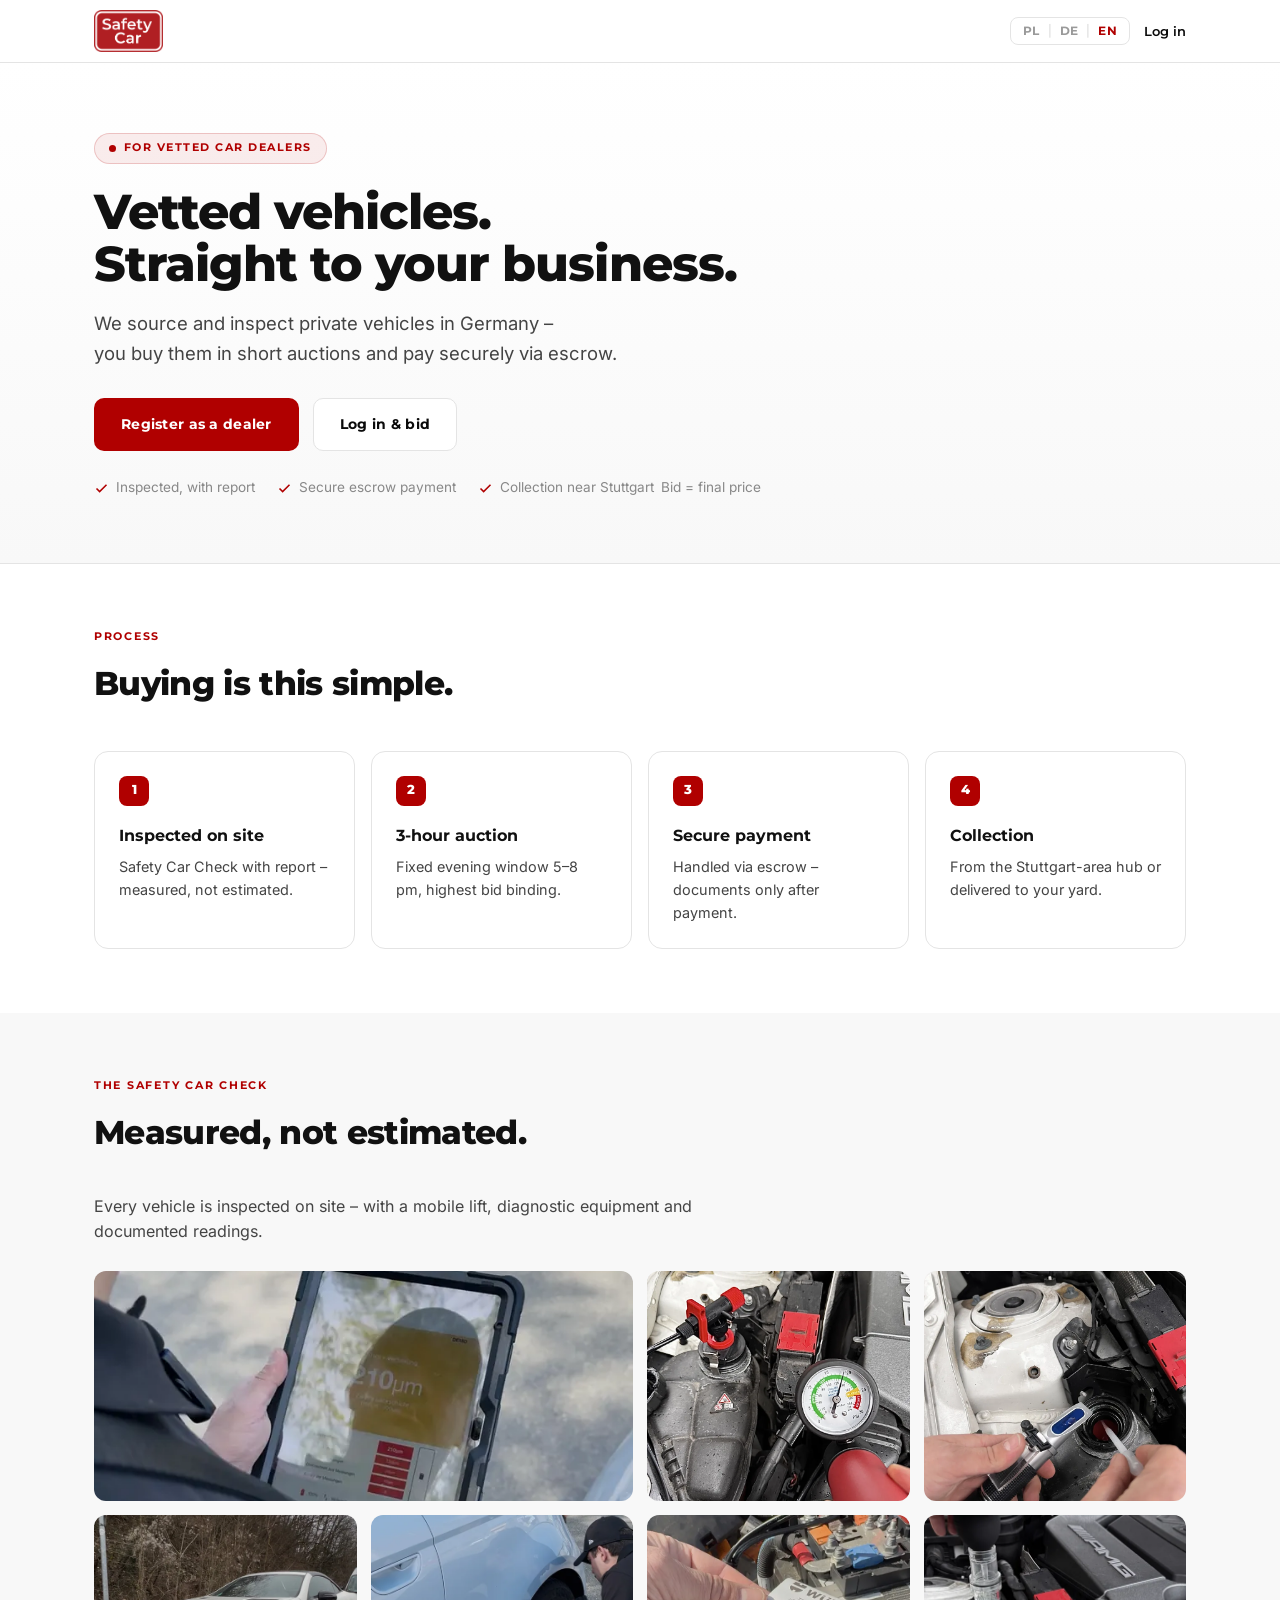
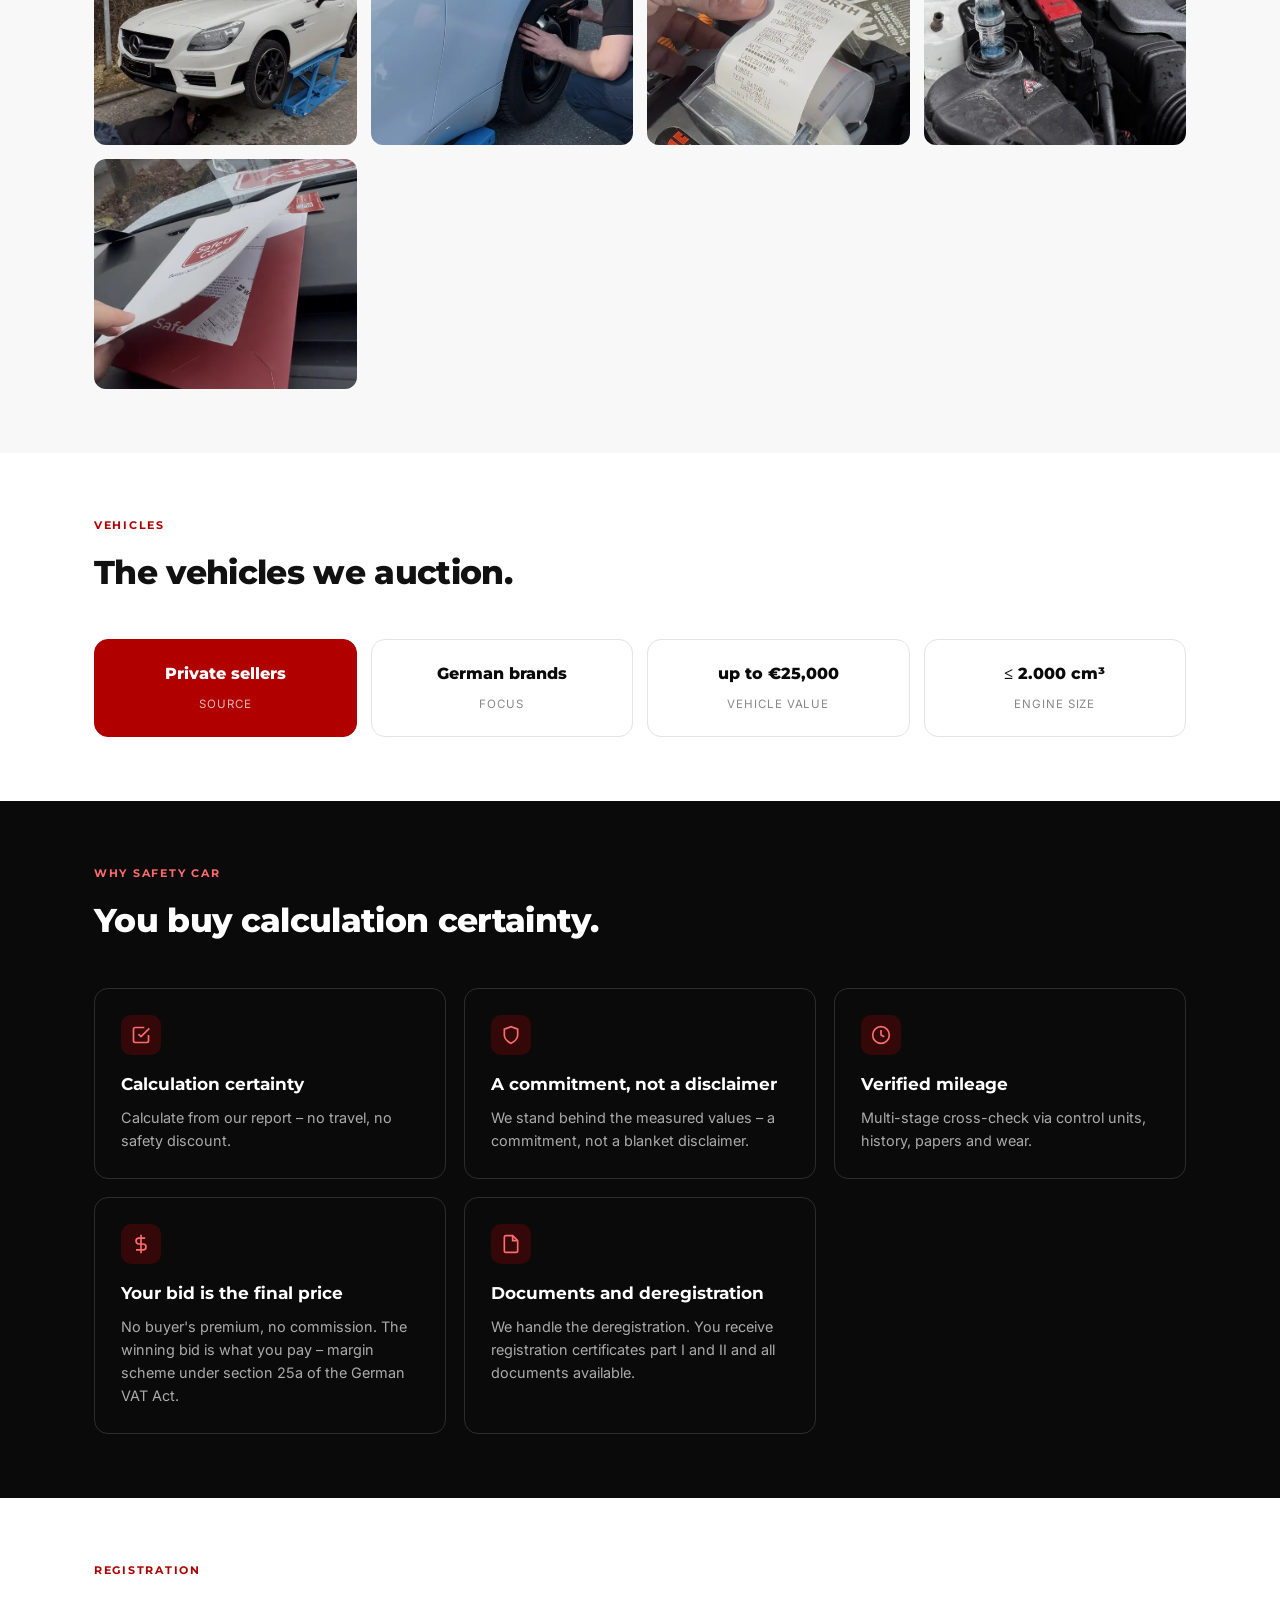
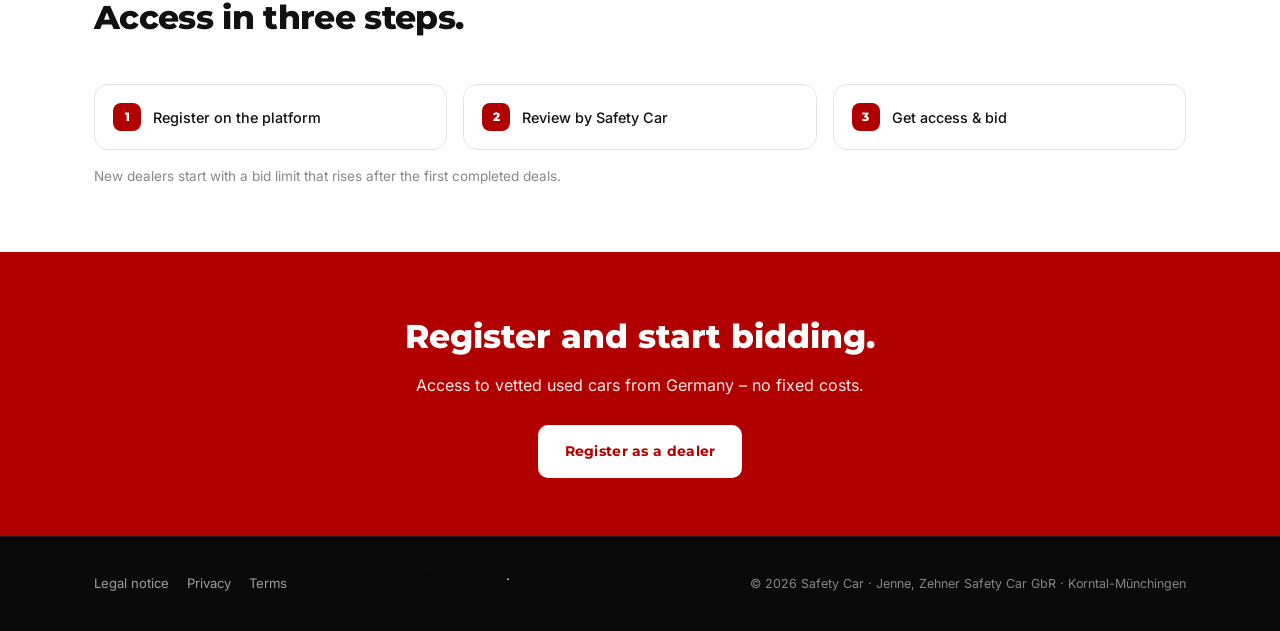
==== index.html @ d8c040a5 "Add files via upload" ====
<!DOCTYPE html>
<html lang="de">
<head>
<meta charset="UTF-8"/>
<meta name="viewport" content="width=device-width, initial-scale=1, viewport-fit=cover"/>
<title>Safety Car – Auktion für Fahrzeughändler</title>

  <!-- Symbole (Browser-Tab, Lesezeichen, Startbildschirm) -->
  <link rel="icon" href="favicon.svg" type="image/svg+xml" />
  <link rel="icon" href="favicon-32.png" sizes="32x32" type="image/png" />
  <link rel="icon" href="favicon-16.png" sizes="16x16" type="image/png" />
  <link rel="apple-touch-icon" href="apple-touch-icon.png" />
  <link rel="shortcut icon" href="favicon.ico" />

<style>
@font-face{font-family:'Inter';font-style:normal;font-weight:400;font-display:swap;src:url([data-uri]) format('woff2');}
@font-face{font-family:'Inter';font-style:normal;font-weight:500;font-display:swap;src:url([data-uri]) format('woff2');}
@font-face{font-family:'Inter';font-style:normal;font-weight:600;font-display:swap;src:url([data-uri]) format('woff2');}
@font-face{font-family:'Inter';font-style:normal;font-weight:700;font-display:swap;src:url([data-uri]) format('woff2');}
@font-face{font-family:'Montserrat';font-style:normal;font-weight:500;font-display:swap;src:url([data-uri]) format('woff2');}
@font-face{font-family:'Montserrat';font-style:normal;font-weight:600;font-display:swap;src:url([data-uri]) format('woff2');}
@font-face{font-family:'Montserrat';font-style:normal;font-weight:700;font-display:swap;src:url([data-uri]) format('woff2');}
@font-face{font-family:'Montserrat';font-style:normal;font-weight:800;font-display:swap;src:url([data-uri]) format('woff2');}
:root{
  --red:#B00000; --red-h:#C80000; --ink:#0A0A0A; --text:#111; --mid:#444; --muted:#888;
  --border:#E4E4E4; --bg:#fff; --off:#F8F8F8; --r:10px; --rl:14px;
}
*{margin:0;padding:0;box-sizing:border-box}
html{scroll-behavior:smooth}
body{font-family:'Inter',system-ui,sans-serif;color:var(--text);background:var(--bg);-webkit-font-smoothing:antialiased;line-height:1.6}
.wrap{max-width:1140px;margin:0 auto;padding:0 24px}
h1,h2,h3,.mont{font-family:'Montserrat',sans-serif}
a{text-decoration:none;color:inherit}

/* ---- Top bar ---- */
.top{position:sticky;top:0;z-index:40;background:rgba(255,255,255,.92);backdrop-filter:blur(8px);border-bottom:1px solid var(--border)}
.top-in{display:flex;align-items:center;justify-content:space-between;height:62px}
.logo{display:flex;align-items:center;line-height:1}
.logo img{height:42px;width:auto;display:block}
@media(max-width:600px){.logo img{height:34px}}
.logo .l1{font-family:'Montserrat';font-weight:800;font-size:.95rem;letter-spacing:.22em;color:var(--red)}
.logo .l2{font-family:'Montserrat';font-weight:800;font-size:.95rem;letter-spacing:.22em;color:var(--ink)}
.top-right{display:flex;align-items:center;gap:14px}
.lang{display:inline-flex;align-items:center;gap:2px;border:1px solid var(--border);border-radius:8px;padding:3px 6px;background:#fff}
.lang button{font-family:'Montserrat';font-weight:700;font-size:.72rem;letter-spacing:.03em;color:#9a9a9a;background:none;border:none;cursor:pointer;padding:3px 6px;border-radius:5px}
.lang button.active{color:var(--red)}
.lang .sep{color:#d5d5d5;font-size:.72rem}
.login{font-family:'Montserrat';font-weight:600;font-size:.82rem;color:var(--ink)}
.login:hover{color:var(--red)}
@media(max-width:560px){.login{display:none}}

/* ---- Buttons ---- */
.btn{display:inline-flex;align-items:center;justify-content:center;font-family:'Montserrat';font-weight:700;font-size:.9rem;letter-spacing:.02em;padding:14px 26px;border-radius:var(--r);cursor:pointer;transition:.15s;border:1.5px solid transparent}
.btn-red{background:var(--red);color:#fff}
.btn-red:hover{background:var(--red-h)}
.btn-ghost{background:#fff;color:var(--ink);border-color:var(--border)}
.btn-ghost:hover{border-color:var(--ink)}

/* ---- Hero ---- */
.hero{background:linear-gradient(180deg,#fff 0%,var(--off) 100%);border-bottom:1px solid var(--border);padding:70px 0 64px}
.pill{display:inline-flex;align-items:center;gap:8px;font-family:'Montserrat';font-weight:700;font-size:.66rem;letter-spacing:.14em;text-transform:uppercase;color:var(--red);background:var(--red-bg,rgba(176,0,0,.07));border:1px solid rgba(176,0,0,.18);padding:6px 14px;border-radius:100px;margin-bottom:22px}
.pill .dot{width:7px;height:7px;border-radius:50%;background:var(--red)}
.hero h1{font-weight:800;font-size:clamp(1.9rem,4.4vw,3.05rem);line-height:1.06;letter-spacing:-.02em;margin-bottom:20px;text-wrap:balance}
.hero p.sub{font-size:clamp(1rem,1.6vw,1.15rem);color:var(--mid);max-width:620px;margin-bottom:30px}
.hero-cta{display:flex;gap:14px;flex-wrap:wrap;margin-bottom:26px}
.trustline{display:flex;gap:22px;flex-wrap:wrap;color:var(--muted);font-size:.85rem}
.trustline span{display:inline-flex;align-items:center;gap:7px}
.trustline svg{stroke:var(--red);fill:none;stroke-width:2.5}

/* ---- Sections ---- */
.sec{padding:64px 0}
.sec .eyebrow{font-family:'Montserrat';font-weight:700;font-size:.68rem;letter-spacing:.16em;text-transform:uppercase;color:var(--red);display:block;margin-bottom:12px}
.sec h2{font-weight:800;font-size:clamp(1.5rem,2.6vw,2.1rem);letter-spacing:-.02em;margin-bottom:40px}

.steps{display:grid;grid-template-columns:repeat(4,1fr);gap:16px}
@media(max-width:860px){.steps{grid-template-columns:repeat(2,1fr)}}
@media(max-width:520px){.steps{grid-template-columns:1fr}}
.step{background:#fff;border:1px solid var(--border);border-radius:var(--rl);padding:24px}
.step .n{font-family:'Montserrat';font-weight:800;font-size:.8rem;color:#fff;background:var(--red);width:30px;height:30px;border-radius:8px;display:flex;align-items:center;justify-content:center;margin-bottom:16px}
.step h3{font-weight:700;font-size:1.02rem;margin-bottom:7px}
.step p{font-size:.9rem;color:var(--mid)}

.trust{background:var(--ink);color:#fff}
.trust .eyebrow{color:#ff6b6b}
.trust h2{color:#fff}
.tcards{display:grid;grid-template-columns:repeat(3,1fr);gap:18px}
@media(max-width:760px){.tcards{grid-template-columns:1fr}}
.tcard{border:1px solid rgba(255,255,255,.14);border-radius:var(--rl);padding:26px}
.tcard .ic{width:40px;height:40px;border-radius:10px;background:rgba(176,0,0,.25);display:flex;align-items:center;justify-content:center;margin-bottom:16px}
.tcard .ic svg{stroke:#ff6b6b;fill:none;stroke-width:2}
.tcard h3{font-weight:700;font-size:1.05rem;margin-bottom:8px}
.tcard p{font-size:.9rem;color:rgba(255,255,255,.66)}

/* ---- Band ---- */
.band{background:var(--red);color:#fff;text-align:center;padding:58px 0}
.band h2{color:#fff;font-weight:800;font-size:clamp(1.5rem,2.6vw,2.1rem);margin-bottom:10px}
.band p{color:rgba(255,255,255,.9);margin-bottom:26px}
.band .btn-white{background:#fff;color:var(--red)}
.band .btn-white:hover{background:#f1f1f1}

/* ---- Footer ---- */
footer{background:var(--ink);color:rgba(255,255,255,.5);padding:30px 0;border-top:1px solid rgba(255,255,255,.08)}
.foot{display:flex;justify-content:space-between;align-items:center;gap:16px;flex-wrap:wrap}
.foot-links{display:flex;gap:18px;flex-wrap:wrap}
.foot-links a{color:rgba(255,255,255,.6);font-size:.82rem}
.foot-links a:hover{color:#fff}
.foot-copy{font-size:.78rem}
.chips{display:grid;grid-template-columns:repeat(4,1fr);gap:14px}
@media(max-width:760px){.chips{grid-template-columns:repeat(2,1fr)}}
.chip{background:#fff;border:1px solid var(--border);border-radius:var(--rl);padding:20px;text-align:center}
.chip b{font-family:'Montserrat';font-weight:800;font-size:1.02rem;display:block;color:var(--ink);margin-bottom:4px}
.chip span{font-size:.72rem;color:var(--muted);text-transform:uppercase;letter-spacing:.08em}
.chip.hl{background:var(--red);border-color:var(--red)}.chip.hl b{color:#fff}.chip.hl span{color:rgba(255,255,255,.72)}
.mini-auc{background:#fff;border:1px solid var(--border);border-radius:var(--rl);padding:22px;box-shadow:0 12px 34px rgba(0,0,0,.06)}
.ma-top{display:flex;justify-content:space-between;align-items:center;margin-bottom:8px}
.ma-live{color:#16a34a;font-family:'Montserrat';font-weight:700;font-size:.72rem;letter-spacing:.05em;text-transform:uppercase}
.ma-tag{font-family:'Montserrat';font-weight:700;font-size:.62rem;letter-spacing:.14em;text-transform:uppercase;color:var(--muted)}
.ma-row{display:flex;align-items:center;gap:12px;padding:13px 0;border-top:1px solid #f2f2f2}
.ma-row .car{flex:1;min-width:0}
.ma-row .cn{font-weight:600;font-size:.9rem}
.ma-row .cm{font-size:.78rem;color:var(--muted)}
.badge{font-family:'Montserrat';font-weight:700;font-size:.6rem;letter-spacing:.06em;text-transform:uppercase;padding:4px 9px;border-radius:6px;white-space:nowrap}
.b-live{background:rgba(22,163,74,.12);color:#16a34a}
.b-sold{background:#eee;color:#666}
.ma-bid{margin-top:14px;border-top:1px solid var(--border);padding-top:14px}
.ma-bid .lbl{font-size:.7rem;color:var(--muted);text-transform:uppercase;letter-spacing:.08em}
.ma-amt{font-family:'Montserrat';font-weight:800;font-size:1.9rem;color:var(--red);line-height:1.15}
.ma-sub{font-size:.8rem;color:var(--muted)}
.reg-row{display:grid;grid-template-columns:repeat(3,1fr);gap:16px}
@media(max-width:640px){.reg-row{grid-template-columns:1fr}}
.reg{display:flex;align-items:center;gap:12px;background:#fff;border:1px solid var(--border);border-radius:var(--rl);padding:18px}
.reg .rn{flex:none;width:28px;height:28px;border-radius:8px;background:var(--red);color:#fff;font-family:'Montserrat';font-weight:800;font-size:.78rem;display:flex;align-items:center;justify-content:center}
.reg .rt{font-size:.9rem;font-weight:500}
.reg-note{margin-top:16px;font-size:.85rem;color:var(--muted)}

.pruef{background:var(--off)}
.pf-lead{max-width:640px;color:var(--mid);margin:-6px 0 26px}
.pf-grid{display:grid;grid-template-columns:repeat(4,1fr);gap:14px}
.pf-item{margin:0}
.pf-item img{width:100%;height:230px;object-fit:cover;border-radius:12px;display:block;background:#eee}
.pf-item:first-child{grid-column:span 2}
.pf-item:first-child img{height:230px}
.pf-item figcaption{font-size:.78rem;color:var(--mid);margin-top:8px;line-height:1.35}
@media(max-width:900px){.pf-grid{grid-template-columns:repeat(2,1fr);gap:12px}.pf-item img{height:200px}.pf-item:first-child img{height:230px}}
@media(max-width:560px){.pf-grid{grid-template-columns:repeat(2,1fr);gap:10px}.pf-item img{height:140px;border-radius:10px}.pf-item:first-child img{height:190px}}
.foot-contact{font-size:.85rem;margin:2px 0 10px}
.foot-contact a{color:var(--ink);text-decoration:none;font-weight:600}
.foot-contact a:hover{color:var(--red)}
.foot-sep{color:var(--line,#ddd);margin:0 8px}
</style>
</head>
<body>

<!-- TOP -->
<header class="top"><div class="wrap top-in">
  <a href="index.html" class="logo" aria-label="Safety Car"><img src="logo.png" alt="Safety Car"></a>
  <div class="top-right">
    <div class="lang" role="group" aria-label="Sprache">
      <button data-lang="pl">PL</button><span class="sep">|</span>
      <button data-lang="de">DE</button><span class="sep">|</span>
      <button data-lang="en">EN</button>
    </div>
    <a href="app.html#login" class="login" data-i18n="nav_login">Anmelden</a>
  </div>
</div></header>

<!-- HERO -->
<section class="hero"><div class="wrap">
  <span class="pill"><span class="dot"></span><span data-i18n="hero_eyebrow">Für geprüfte Fahrzeughändler</span></span>
  <h1><span data-i18n="hero_h1a">Geprüfte Gebrauchtwagen.</span><br/><span data-i18n="hero_h1b">Direkt für Ihren Handel.</span></h1>
  <p class="sub" data-i18n="hero_sub">Wir beschaffen und prüfen private Fahrzeuge in Deutschland –<br/>Sie ersteigern sie in kurzen Auktionen und kaufen sicher über Treuhand.</p>
  <div class="hero-cta">
    <a href="app.html" class="btn btn-red" data-i18n="cta_register">Als Händler registrieren</a>
    <a href="app.html#login" class="btn btn-ghost" data-i18n="cta_login">Anmelden &amp; bieten</a>
  </div>
  <div class="trustline">
    <span><svg width="15" height="15" viewBox="0 0 24 24"><polyline points="20 6 9 17 4 12"/></svg><span data-i18n="tl1">Geprüft mit Protokoll</span></span>
    <span><svg width="15" height="15" viewBox="0 0 24 24"><polyline points="20 6 9 17 4 12"/></svg><span data-i18n="tl2">Sichere Treuhand-Zahlung</span></span>
    <span><svg width="15" height="15" viewBox="0 0 24 24"><polyline points="20 6 9 17 4 12"/></svg><span data-i18n="tl3">Sammelstelle Raum Stuttgart</span><span data-i18n="tl4">Gebot = Endpreis</span></span>
  </div>
</div></section>

<!-- STEPS -->
<section class="sec"><div class="wrap">
  <span class="eyebrow" data-i18n="steps_eyebrow">Ablauf</span>
  <h2 data-i18n="steps_title">So einfach läuft der Ankauf.</h2>
  <div class="steps">
    <div class="step"><div class="n">1</div><h3 data-i18n="s1t">Geprüft vor Ort</h3><p data-i18n="s1d">Safety Car-Check inkl. Protokoll – geprüft, nicht geschätzt.</p></div>
    <div class="step"><div class="n">2</div><h3 data-i18n="s2t">3-Stunden-Auktion</h3><p data-i18n="s2d">Festes Abendfenster 17–20 Uhr, Höchstgebot bindend.</p></div>
    <div class="step"><div class="n">3</div><h3 data-i18n="s3t">Sichere Zahlung</h3><p data-i18n="s3d">Abwicklung über Treuhand – Papiere erst nach Zahlungseingang.</p></div>
    <div class="step"><div class="n">4</div><h3 data-i18n="s4t">Abholung</h3><p data-i18n="s4d">Ab Sammelplatz Raum Stuttgart oder frei Hof per Lieferung.</p></div>
  </div>
</div></section>

<!-- PRUEFUNG IN BILDERN -->
<section class="sec pruef"><div class="wrap">
  <span class="eyebrow" data-i18n="pf_eyebrow">Der Safety Car-Check</span>
  <h2 data-i18n="pf_title">Gemessen, nicht geschätzt.</h2>
  <p class="pf-lead" data-i18n="pf_lead">Jedes Fahrzeug wird vor Ort geprüft – mit mobiler Hebebühne, Diagnosegerät und dokumentierten Messwerten.</p>
  <div class="pf-grid">
    <figure class="pf-item"><img src="lackdicke-messung.webp" alt="Lackdickenmessung mit dokumentiertem Messwert" loading="lazy"></figure>
    <figure class="pf-item"><img src="kuehlsystem-drucktest.webp" alt="Drucktest am K&uuml;hlsystem" loading="lazy"></figure>
    <figure class="pf-item"><img src="refraktometer-bremsfluessigkeit.webp" alt="Bremsfl&uuml;ssigkeit mit Refraktometer pr&uuml;fen" loading="lazy"></figure>
    <figure class="pf-item"><img src="hebebuehne-unterboden.webp" alt="Unterbodenpr&uuml;fung auf mobiler Hebeb&uuml;hne" loading="lazy"></figure>
    <figure class="pf-item"><img src="pruefung-rad-fahrwerk.webp" alt="Pr&uuml;fung an Rad und Fahrwerk" loading="lazy"></figure>
    <figure class="pf-item"><img src="batterietest-ausdruck.webp" alt="Batterietest mit Ausdruck" loading="lazy"></figure>
    <figure class="pf-item"><img src="kuehlmittel-test.webp" alt="K&uuml;hlmittel pr&uuml;fen" loading="lazy"></figure>
    <figure class="pf-item"><img src="pruefprotokoll-mappe.webp" alt="Pr&uuml;fprotokoll" loading="lazy"></figure>
  </div>
</div></section>


<!-- VEHICLES -->
<section class="sec"><div class="wrap">
  <span class="eyebrow" data-i18n="veh_eyebrow">Fahrzeuge</span>
  <h2 data-i18n="veh_title">Diese Fahrzeuge versteigern wir.</h2>
  <div class="chips">
    <div class="chip hl"><b data-i18n="veh1v">Privatverk&auml;ufer</b><span data-i18n="veh1l">Herkunft</span></div>
    <div class="chip"><b data-i18n="veh2v">Deutsche Marken</b><span data-i18n="veh2l">Fokus</span></div>
    <div class="chip"><b data-i18n="veh3v">bis 25.000 &euro;</b><span data-i18n="veh3l">Fahrzeugwert</span></div>
    <div class="chip"><b>&le; 2.000 cm&sup3;</b><span data-i18n="veh4l">Hubraum</span></div>
  </div>
</div></section>


<!-- TRUST -->
<section class="sec trust"><div class="wrap">
  <span class="eyebrow" data-i18n="trust_eyebrow">Warum Safety Car</span>
  <h2 data-i18n="trust_title">Sie kaufen Kalkulationssicherheit.</h2>
  <div class="tcards">
    <div class="tcard"><div class="ic"><svg width="20" height="20" viewBox="0 0 24 24"><path d="M9 11l3 3L22 4"/><path d="M21 12v7a2 2 0 01-2 2H5a2 2 0 01-2-2V5a2 2 0 012-2h11"/></svg></div><h3 data-i18n="t1t">Kalkulationssicherheit</h3><p data-i18n="t1d">Rechnen auf Basis unseres Protokolls – ohne Anreise, ohne Sicherheitsabschlag.</p></div>
    <div class="tcard"><div class="ic"><svg width="20" height="20" viewBox="0 0 24 24"><path d="M12 22s8-4 8-10V5l-8-3-8 3v7c0 6 8 10 8 10z"/></svg></div><h3 data-i18n="t2t">Zusage statt Haftungsausschluss</h3><p data-i18n="t2d">Für die gemessenen Werte stehen wir ein – mit Zusage statt pauschalem Ausschluss.</p></div>
    <div class="tcard"><div class="ic"><svg width="20" height="20" viewBox="0 0 24 24"><circle cx="12" cy="12" r="10"/><polyline points="12 6 12 12 16 14"/></svg></div><h3 data-i18n="t3t">Geprüfte Laufleistung</h3><p data-i18n="t3d">Mehrstufiger Abgleich über Steuergeräte, Historie, Papiere und Verschleißbild.</p></div>
    <div class="tcard"><div class="ic"><svg width="20" height="20" viewBox="0 0 24 24"><path d="M12 1v22"/><path d="M17 5H9.5a3.5 3.5 0 000 7h5a3.5 3.5 0 010 7H6"/></svg></div><h3 data-i18n="t4t">Gebot = Endpreis</h3><p data-i18n="t4d">Kein Aufgeld, keine Provision. Der Zuschlag ist der Betrag, den Sie zahlen – Differenzbesteuerung nach &sect;&nbsp;25a UStG.</p></div>
    <div class="tcard"><div class="ic"><svg width="20" height="20" viewBox="0 0 24 24"><path d="M14 2H6a2 2 0 00-2 2v16a2 2 0 002 2h12a2 2 0 002-2V8z"/><polyline points="14 2 14 8 20 8"/></svg></div><h3 data-i18n="t5t">Papiere und Abmeldung</h3><p data-i18n="t5d">Wir k&uuml;mmern uns um die Abmeldung. Sie erhalten die Zulassungsbescheinigung Teil&nbsp;I und II sowie alle vorhandenen Unterlagen.</p></div>
  </div>
</div></section>

<!-- REGISTRIERUNG -->
<section class="sec"><div class="wrap">
  <span class="eyebrow" data-i18n="reg_eyebrow">Registrierung</span>
  <h2 data-i18n="reg_title">In drei Schritten zum Zugang.</h2>
  <div class="reg-row">
    <div class="reg"><span class="rn">1</span><span class="rt" data-i18n="reg1">Registrieren &uuml;ber die Plattform</span></div>
    <div class="reg"><span class="rn">2</span><span class="rt" data-i18n="reg2">Pr&uuml;fung durch Safety Car</span></div>
    <div class="reg"><span class="rn">3</span><span class="rt" data-i18n="reg3">Zugang erhalten &amp; bieten</span></div>
  </div>
  <p class="reg-note" data-i18n="reg_note">Neue H&auml;ndler starten mit einem Bietlimit, das nach den ersten Abwicklungen steigt.</p>
</div></section>

<!-- BAND -->
<section class="band"><div class="wrap">
  <h2 data-i18n="band_title">Jetzt registrieren und bieten.</h2>
  <p data-i18n="band_sub">Zugang zu geprüften Gebrauchtwagen aus Deutschland – ohne Fixkosten.</p>
  <a href="app.html" class="btn btn-white" data-i18n="band_cta">Als Händler registrieren</a>
</div></section>

<!-- FOOTER -->
<footer><div class="wrap foot">
  <div class="foot-links">
    <a href="impressum.html" data-i18n="f_imp">Impressum</a>
    <a href="datenschutz.html" data-i18n="f_ds">Datenschutz</a>
    <a href="agb.html" data-i18n="f_agb">AGB</a>
  </div>
  <div class="foot-contact">
    <a href="tel:+4915757076079">+49 157 570 760 79</a>
    <span class="foot-sep">·</span>
    <a href="mailto:kontakt@safetycar.net">kontakt@safetycar.net</a>
  </div>
  <div class="foot-copy">© 2026 Safety Car · Jenne, Zehner Safety Car GbR · Korntal-Münchingen</div>
</div></footer>

<script>
var I18N={
 de:{},
 en:{t4t:"Your bid is the final price",t4d:"No buyer's premium, no commission. The winning bid is what you pay – margin scheme under section 25a of the German VAT Act.",t5t:"Documents and deregistration",t5d:"We handle the deregistration. You receive registration certificates part I and II and all documents available.",tl4:"Bid = final price",pf_eyebrow:"The Safety Car Check",pf_title:"Measured, not estimated.",pf_lead:"Every vehicle is inspected on site – with a mobile lift, diagnostic equipment and documented readings.",pf_c1:"Reading the fault memory",pf_c2:"Underbody on a mobile lift",pf_c3:"Checking paint for respray",pf_c4:"Battery test with printout",pf_c5:"Checking operating fluids",pf_c6:"A report for every vehicle",nav_login:"Log in",hero_eyebrow:"For vetted car dealers",hero_h1a:"Vetted vehicles.",hero_h1b:"Straight to your business.",hero_sub:"We source and inspect private vehicles in Germany –<br/>you buy them in short auctions and pay securely via escrow.",cta_register:"Register as a dealer",cta_login:"Log in & bid",tl1:"Inspected, with report",tl2:"Secure escrow payment",tl3:"Collection near Stuttgart",steps_eyebrow:"Process",steps_title:"Buying is this simple.",s1t:"Inspected on site",s1d:"Safety Car Check with report – measured, not estimated.",s2t:"3-hour auction",s2d:"Fixed evening window 5–8 pm, highest bid binding.",s3t:"Secure payment",s3d:"Handled via escrow – documents only after payment.",s4t:"Collection",s4d:"From the Stuttgart-area hub or delivered to your yard.",trust_eyebrow:"Why Safety Car",trust_title:"You buy calculation certainty.",t1t:"Calculation certainty",t1d:"Calculate from our report – no travel, no safety discount.",t2t:"A commitment, not a disclaimer",t2d:"We stand behind the measured values – a commitment, not a blanket disclaimer.",t3t:"Verified mileage",t3d:"Multi-stage cross-check via control units, history, papers and wear.",band_title:"Register and start bidding.",band_sub:"Access to vetted used cars from Germany – no fixed costs.",band_cta:"Register as a dealer",f_imp:"Legal notice",f_ds:"Privacy",f_agb:"Terms",veh_eyebrow:"Vehicles",veh_title:"The vehicles we auction.",veh1v:"Private sellers",veh1l:"Source",veh2v:"German brands",veh2l:"Focus",veh3v:"up to \u20ac25,000",veh3l:"Vehicle value",veh4l:"Engine size",ma_live:"Live auction",ma_tag:"Example auction",st_live:"Live",st_sold:"Sold",ma_curr:"Current highest bid",ma_sub:"13 bids \u00b7 14 h left",reg_eyebrow:"Registration",reg_title:"Access in three steps.",reg1:"Register on the platform",reg2:"Review by Safety Car",reg3:"Get access & bid",reg_note:"New dealers start with a bid limit that rises after the first completed deals."},
 pl:{t4t:"Oferta = cena końcowa",t4d:"Bez opłat aukcyjnych i prowizji. Wylicytowana kwota jest kwotą do zapłaty – procedura marży wg § 25a niemieckiej ustawy o VAT.",t5t:"Dokumenty i wyrejestrowanie",t5d:"Zajmujemy się wyrejestrowaniem. Otrzymują Państwo dowód rejestracyjny część I i II oraz wszystkie dostępne dokumenty.",tl4:"Oferta = cena końcowa",pf_eyebrow:"Safety Car-Check",pf_title:"Zmierzone, nie oszacowane.",pf_lead:"Każdy pojazd jest sprawdzany na miejscu – z mobilnym podnośnikiem, sprzętem diagnostycznym i udokumentowanymi pomiarami.",pf_c1:"Odczyt pamięci usterek",pf_c2:"Podwozie na mobilnym podnośniku",pf_c3:"Kontrola lakieru pod kątem przemalowań",pf_c4:"Test akumulatora z wydrukiem",pf_c5:"Kontrola płynów eksploatacyjnych",pf_c6:"Protokół do każdego pojazdu",nav_login:"Zaloguj się",hero_eyebrow:"Dla zweryfikowanych dealerów",hero_h1a:"Sprawdzone pojazdy.",hero_h1b:"Prosto do Twojego biznesu.",hero_sub:"Pozyskujemy i sprawdzamy prywatne pojazdy w Niemczech –<br/>licytujesz je w krótkich aukcjach i kupujesz bezpiecznie przez rachunek powierniczy.",cta_register:"Zarejestruj się jako dealer",cta_login:"Zaloguj i licytuj",tl1:"Sprawdzone, z protokołem",tl2:"Bezpieczna płatność powiernicza",tl3:"Punkt zbiorczy k. Stuttgartu",steps_eyebrow:"Przebieg",steps_title:"Zakup jest tak prosty.",s1t:"Sprawdzone na miejscu",s1d:"Kontrola Safety Car z protokołem – zmierzone, nie szacowane.",s2t:"Aukcja 3-godzinna",s2d:"Stałe okno wieczorne 17–20, najwyższa oferta wiążąca.",s3t:"Bezpieczna płatność",s3d:"Rozliczenie przez rachunek powierniczy – dokumenty po wpłacie.",s4t:"Odbiór",s4d:"Z punktu zbiorczego k. Stuttgartu lub z dostawą.",trust_eyebrow:"Dlaczego Safety Car",trust_title:"Kupujesz pewność kalkulacji.",t1t:"Pewność kalkulacji",t1d:"Kalkulujesz na podstawie protokołu – bez dojazdu i bez marginesu bezpieczeństwa.",t2t:"Gwarancja zamiast wyłączenia odpowiedzialności",t2d:"Odpowiadamy za zmierzone wartości – gwarancja zamiast ogólnego wyłączenia.",t3t:"Sprawdzony przebieg",t3d:"Wieloetapowa weryfikacja: sterowniki, historia, dokumenty i stan zużycia.",band_title:"Zarejestruj się i licytuj.",band_sub:"Dostęp do sprawdzonych aut używanych z Niemiec – bez kosztów stałych.",band_cta:"Zarejestruj się jako dealer",f_imp:"Nota prawna",f_ds:"Prywatność",f_agb:"Regulamin",veh_eyebrow:"Pojazdy",veh_title:"Pojazdy, które licytujemy.",veh1v:"Sprzedawcy prywatni",veh1l:"Pochodzenie",veh2v:"Marki niemieckie",veh2l:"Fokus",veh3v:"do 25\u00a0000 \u20ac",veh3l:"Wartość pojazdu",veh4l:"Pojemność",ma_live:"Aukcja na żywo",ma_tag:"Przykładowa aukcja",st_live:"Na żywo",st_sold:"Sprzedane",ma_curr:"Aktualna najwyższa oferta",ma_sub:"13 ofert \u00b7 pozostało 14 godz.",reg_eyebrow:"Rejestracja",reg_title:"Dostęp w trzech krokach.",reg1:"Rejestracja na platformie",reg2:"Weryfikacja przez Safety Car",reg3:"Uzyskaj dostęp i licytuj",reg_note:"Nowi dealerzy zaczynają z limitem licytacji, który rośnie po pierwszych transakcjach."}
};
// deutsche Originaltexte als de-Fallback aus dem DOM aufnehmen
document.querySelectorAll('[data-i18n]').forEach(function(el){I18N.de[el.getAttribute('data-i18n')]=el.innerHTML;});
function apply(lang){
  var d=I18N[lang]||I18N.de;
  document.querySelectorAll('[data-i18n]').forEach(function(el){var k=el.getAttribute('data-i18n');if(d[k]!==undefined)el.innerHTML=d[k];});
  document.documentElement.lang=lang;
  document.querySelectorAll('.lang button').forEach(function(b){b.classList.toggle('active',b.getAttribute('data-lang')===lang);});
  try{localStorage.setItem('sc_op_lang',lang);}catch(e){}
}
document.querySelectorAll('.lang button').forEach(function(b){b.addEventListener('click',function(){apply(b.getAttribute('data-lang'));});});
var saved;try{saved=localStorage.getItem('sc_op_lang');}catch(e){}
if(!saved){var nl=(navigator.language||'de').toLowerCase();saved=nl.indexOf('pl')===0?'pl':(nl.indexOf('en')===0?'en':'de');}
apply(saved);
</script>
</body>
</html>
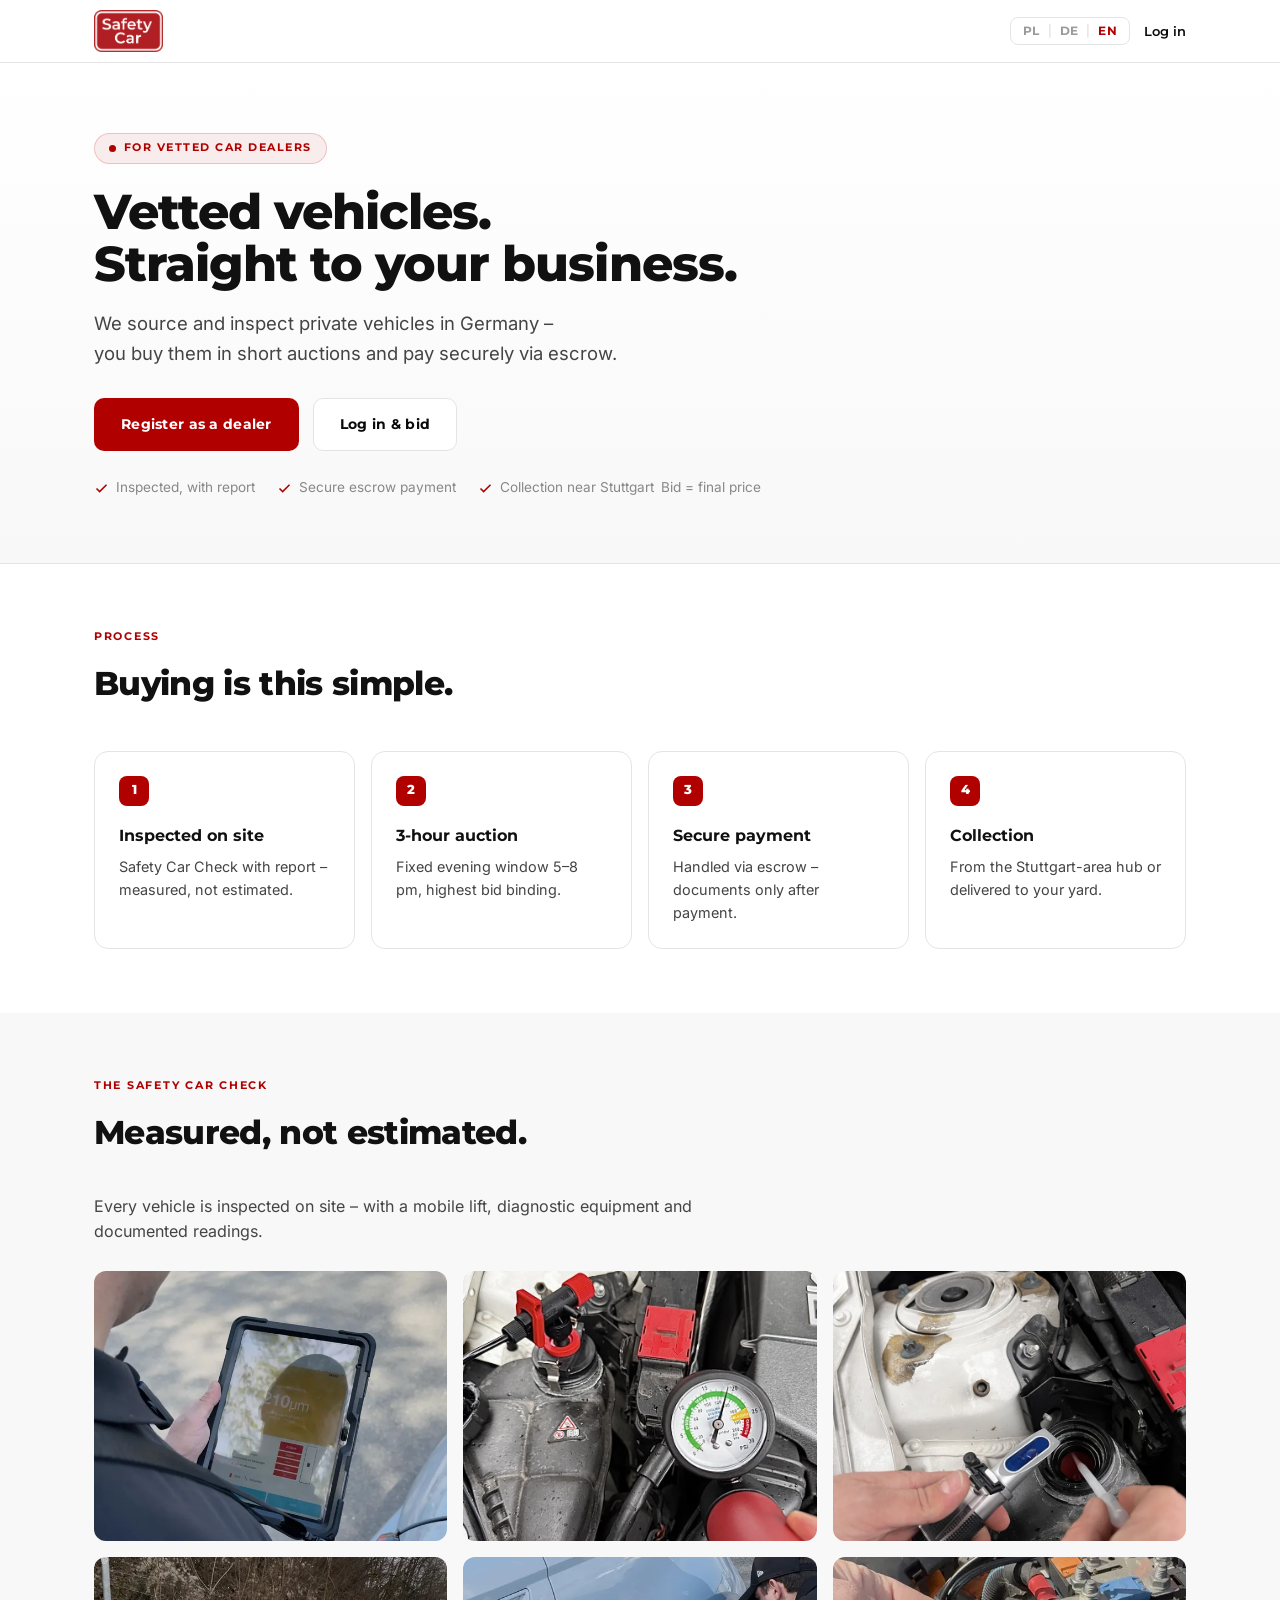
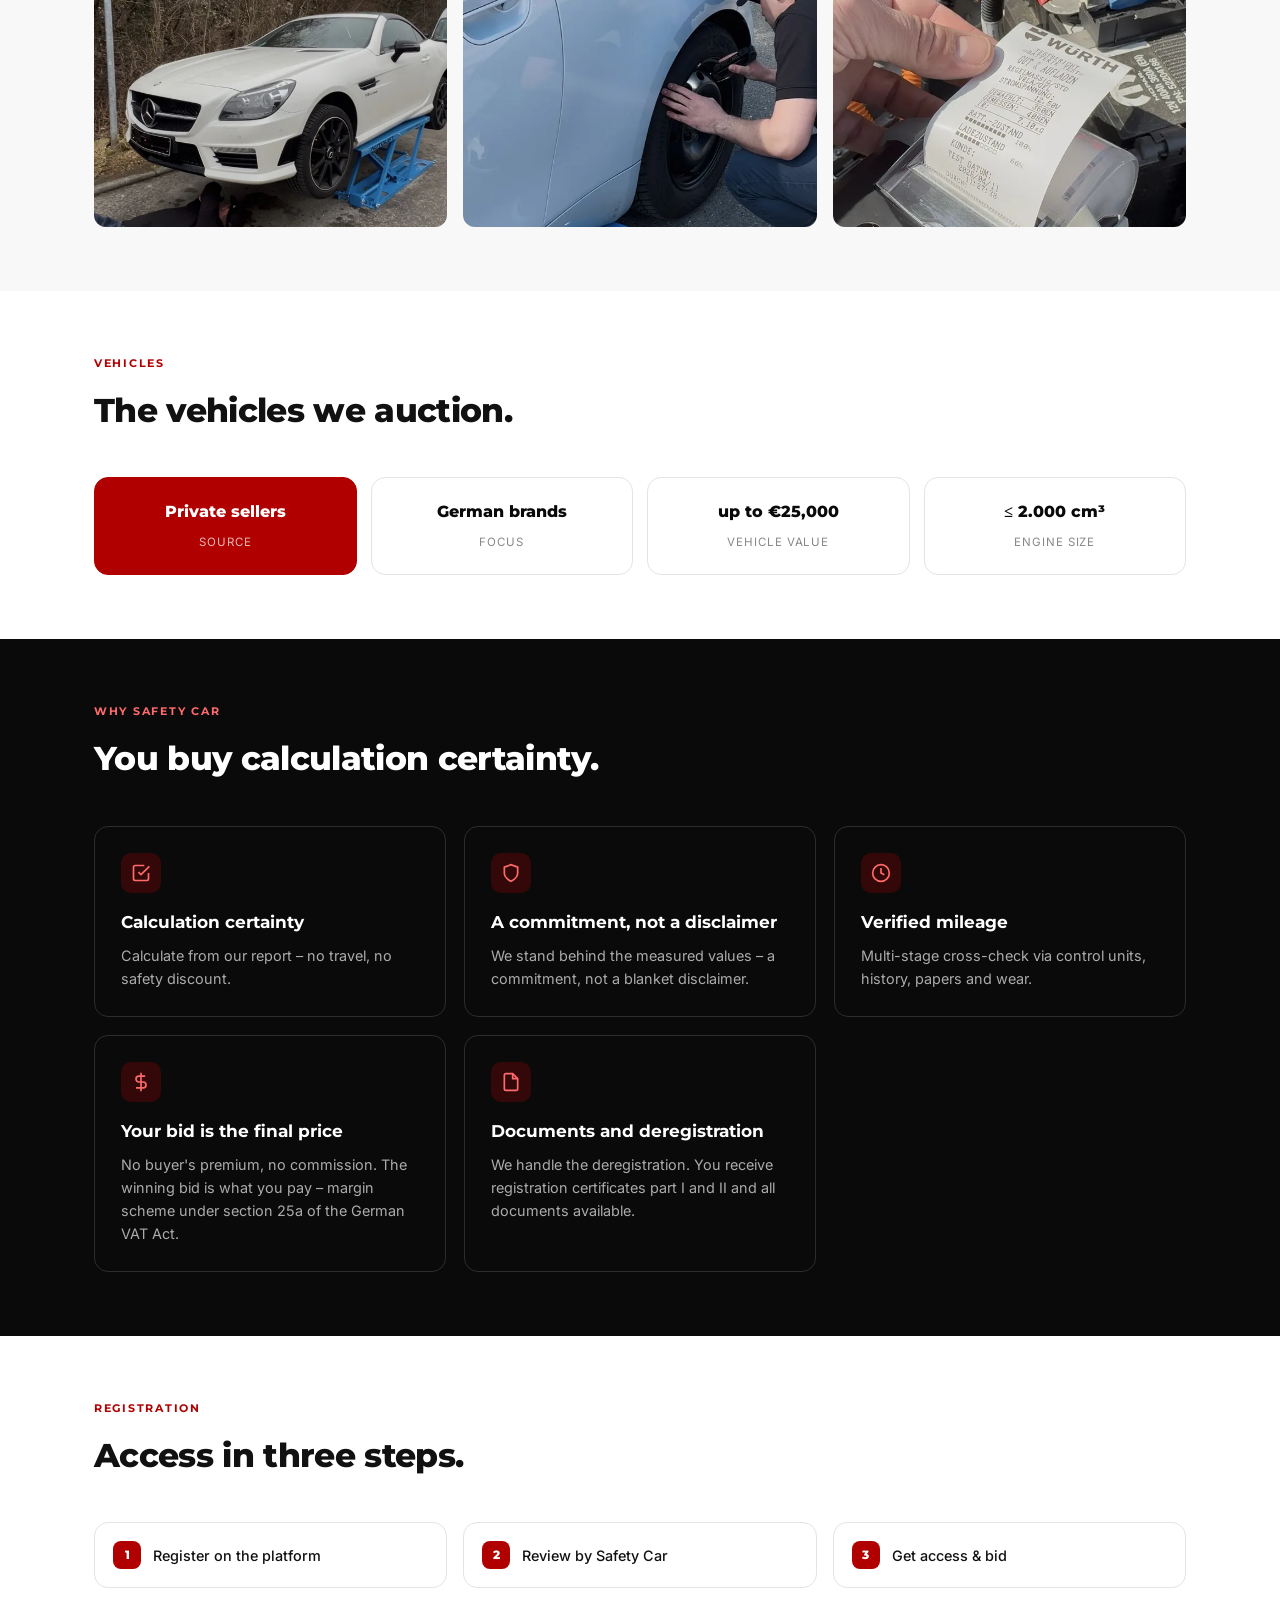
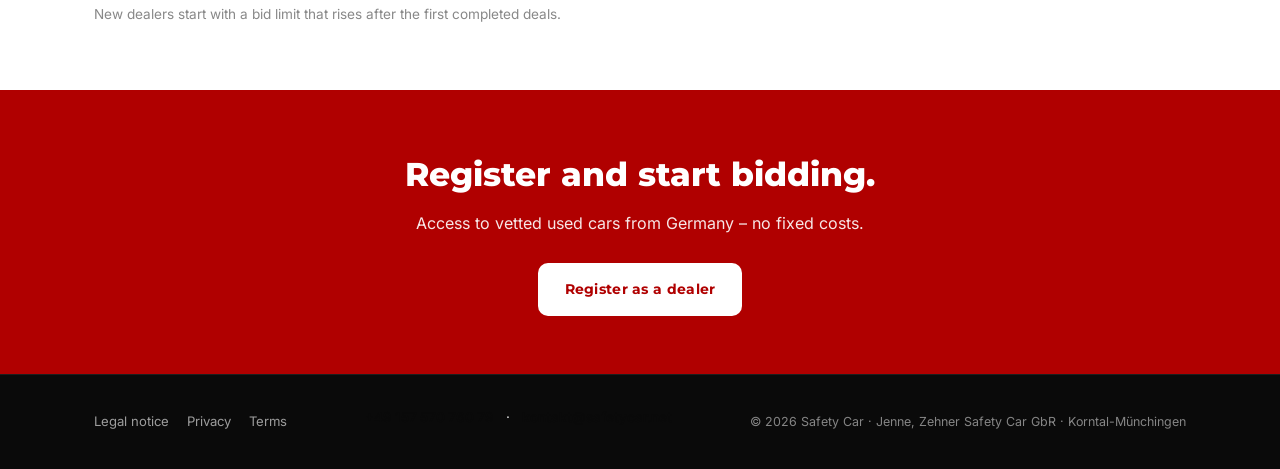
==== commit 8c9ec375: "Add files via upload" ====
--- a/index.html
+++ b/index.html
@@ -135,14 +135,12 @@
 
 .pruef{background:var(--off)}
 .pf-lead{max-width:640px;color:var(--mid);margin:-6px 0 26px}
-.pf-grid{display:grid;grid-template-columns:repeat(4,1fr);gap:14px}
+.pf-grid{display:grid;grid-template-columns:repeat(3,1fr);gap:16px}
 .pf-item{margin:0}
-.pf-item img{width:100%;height:230px;object-fit:cover;border-radius:12px;display:block;background:#eee}
-.pf-item:first-child{grid-column:span 2}
-.pf-item:first-child img{height:230px}
+.pf-item img{width:100%;height:270px;object-fit:cover;border-radius:12px;display:block;background:#eee}
 .pf-item figcaption{font-size:.78rem;color:var(--mid);margin-top:8px;line-height:1.35}
-@media(max-width:900px){.pf-grid{grid-template-columns:repeat(2,1fr);gap:12px}.pf-item img{height:200px}.pf-item:first-child img{height:230px}}
-@media(max-width:560px){.pf-grid{grid-template-columns:repeat(2,1fr);gap:10px}.pf-item img{height:140px;border-radius:10px}.pf-item:first-child img{height:190px}}
+@media(max-width:900px){.pf-grid{grid-template-columns:repeat(2,1fr);gap:12px}.pf-item img{height:210px}}
+@media(max-width:560px){.pf-grid{grid-template-columns:repeat(2,1fr);gap:10px}.pf-item img{height:150px;border-radius:10px}}
 .foot-contact{font-size:.85rem;margin:2px 0 10px}
 .foot-contact a{color:var(--ink);text-decoration:none;font-weight:600}
 .foot-contact a:hover{color:var(--red)}
@@ -204,8 +202,6 @@
     <figure class="pf-item"><img src="hebebuehne-unterboden.webp" alt="Unterbodenpr&uuml;fung auf mobiler Hebeb&uuml;hne" loading="lazy"></figure>
     <figure class="pf-item"><img src="pruefung-rad-fahrwerk.webp" alt="Pr&uuml;fung an Rad und Fahrwerk" loading="lazy"></figure>
     <figure class="pf-item"><img src="batterietest-ausdruck.webp" alt="Batterietest mit Ausdruck" loading="lazy"></figure>
-    <figure class="pf-item"><img src="kuehlmittel-test.webp" alt="K&uuml;hlmittel pr&uuml;fen" loading="lazy"></figure>
-    <figure class="pf-item"><img src="pruefprotokoll-mappe.webp" alt="Pr&uuml;fprotokoll" loading="lazy"></figure>
   </div>
 </div></section>
 
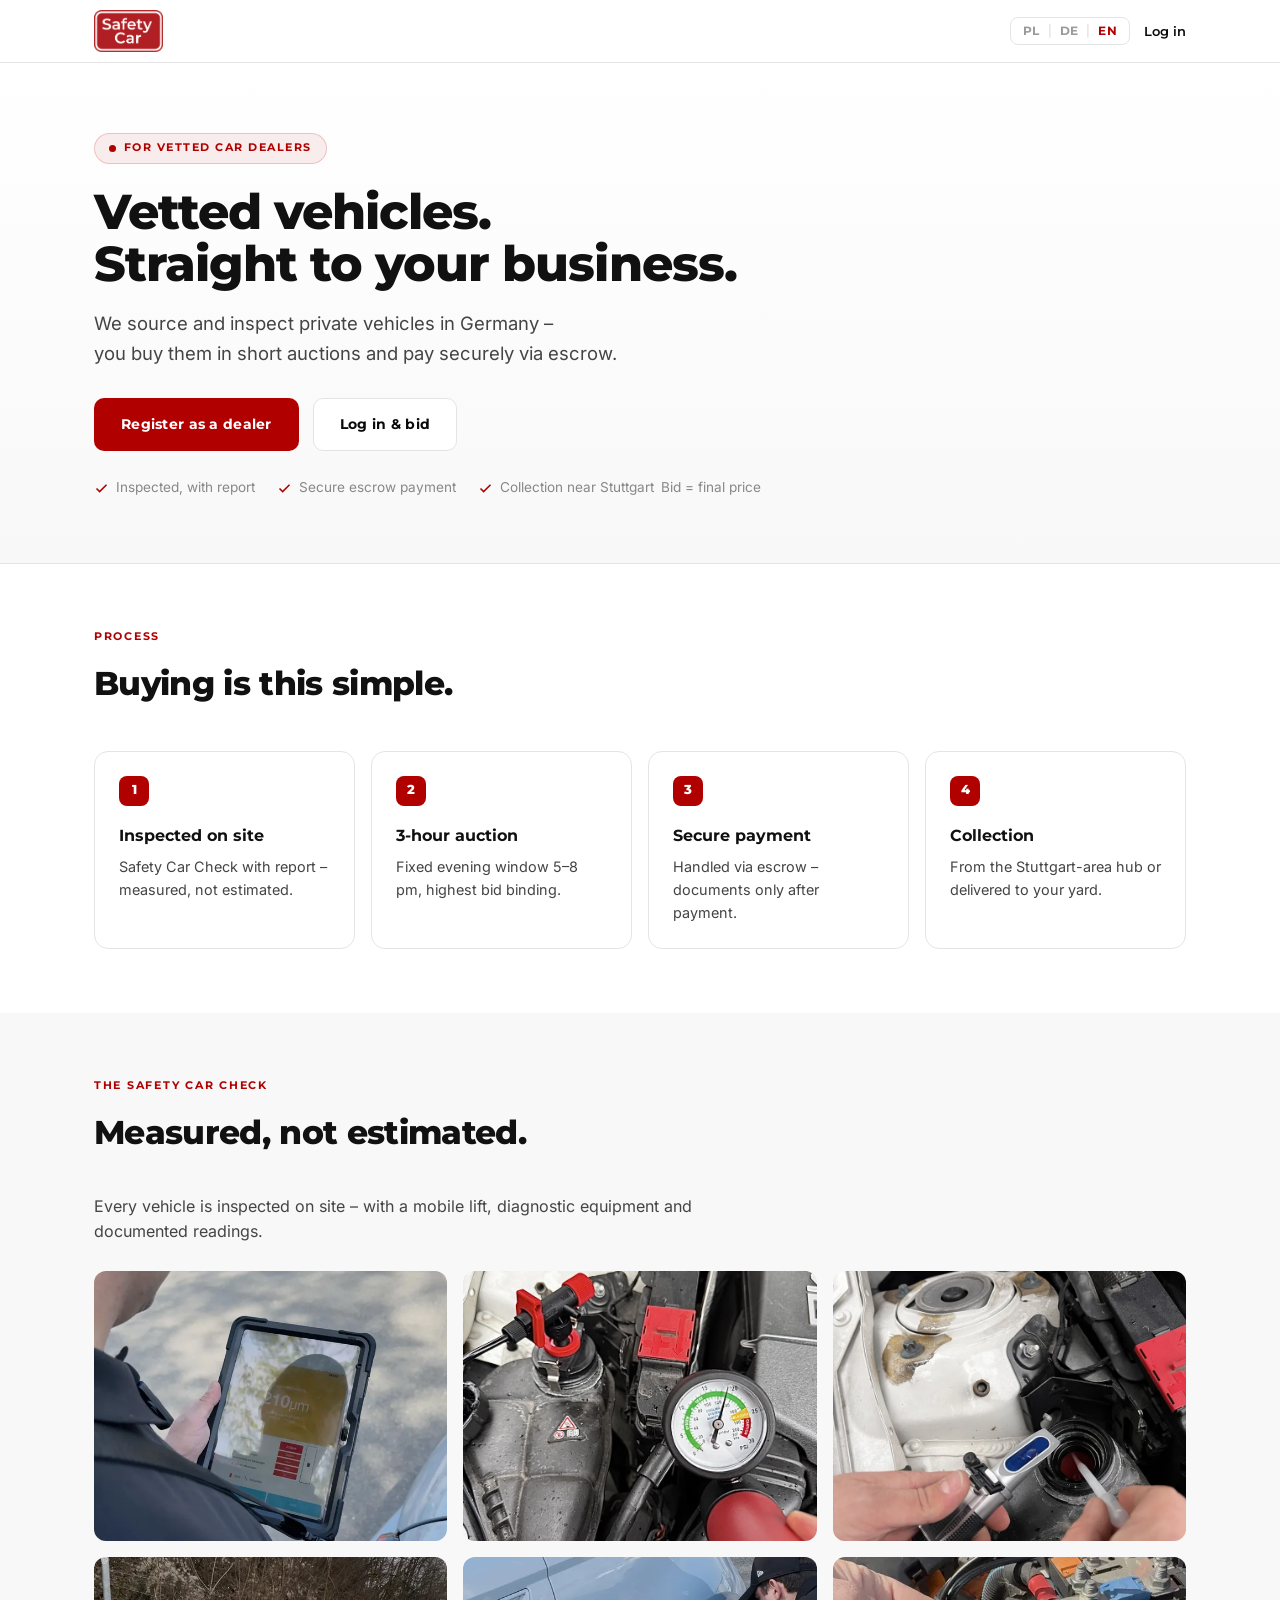
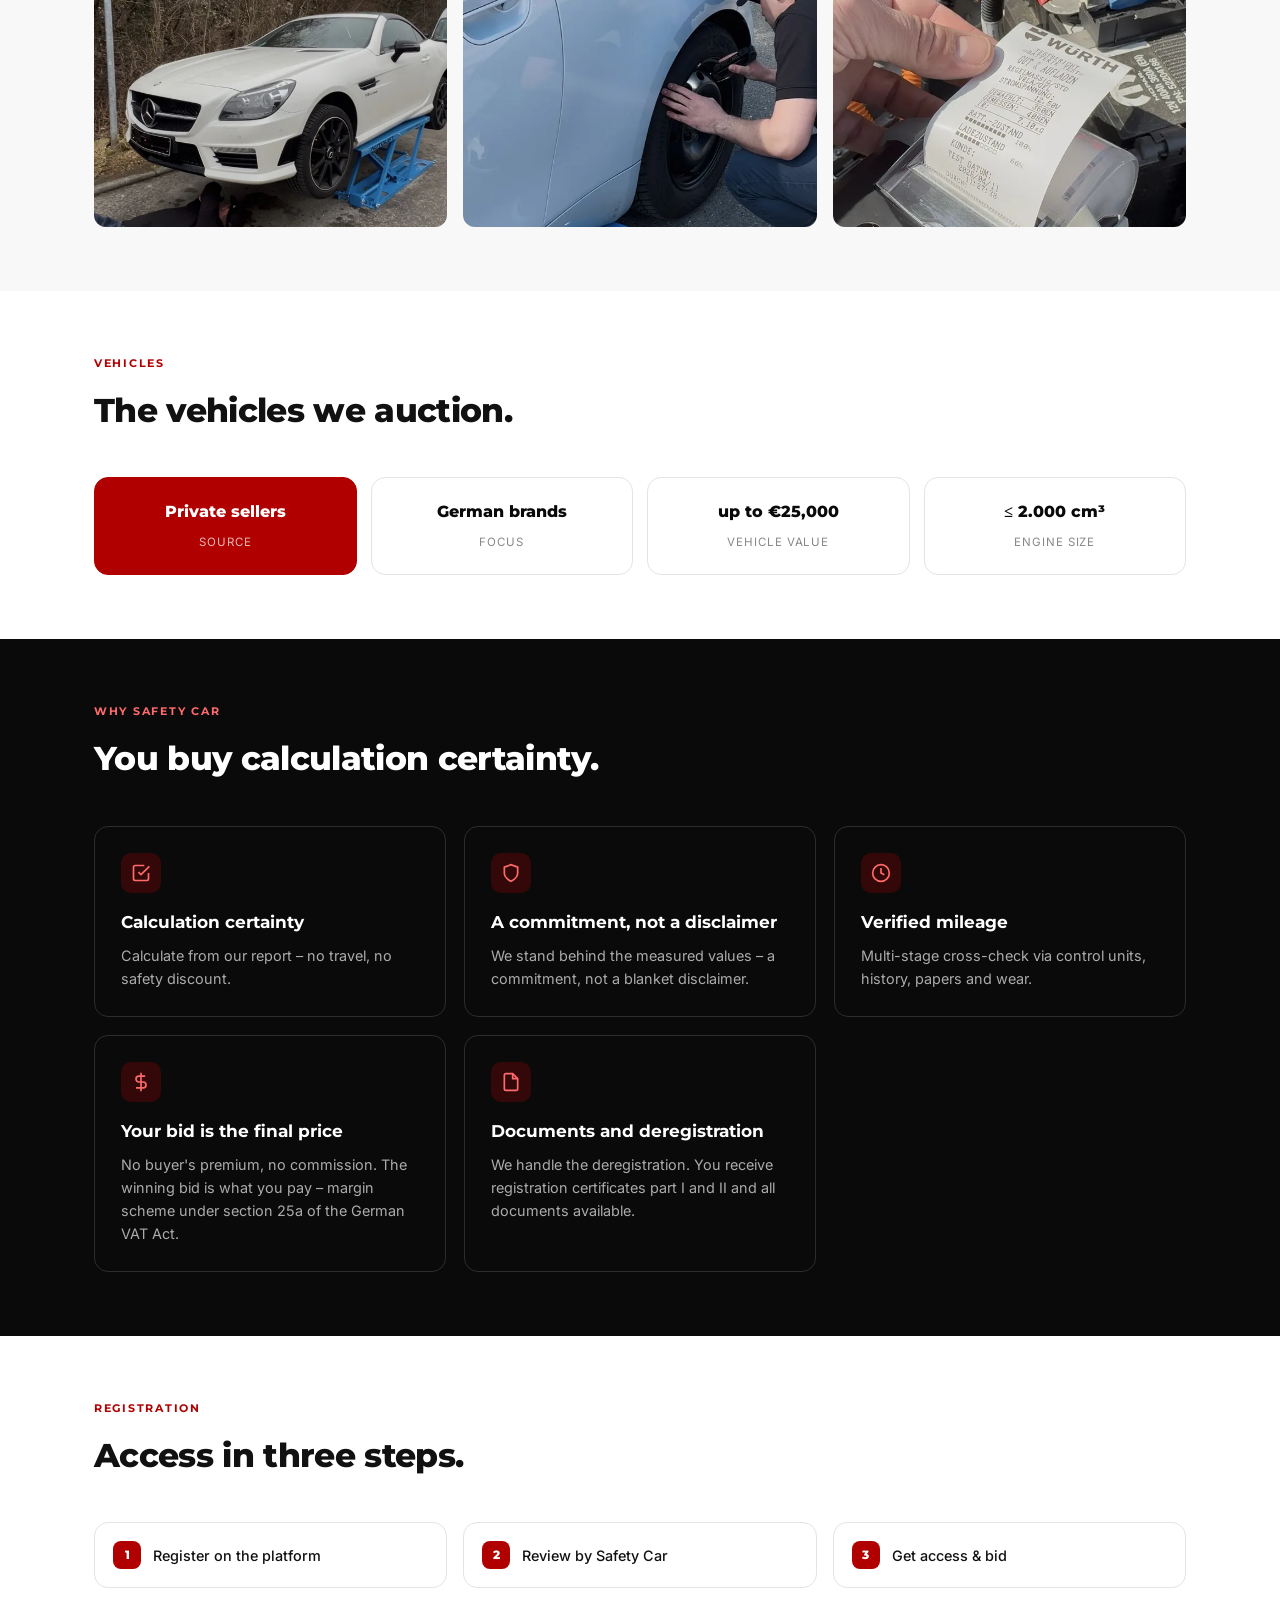
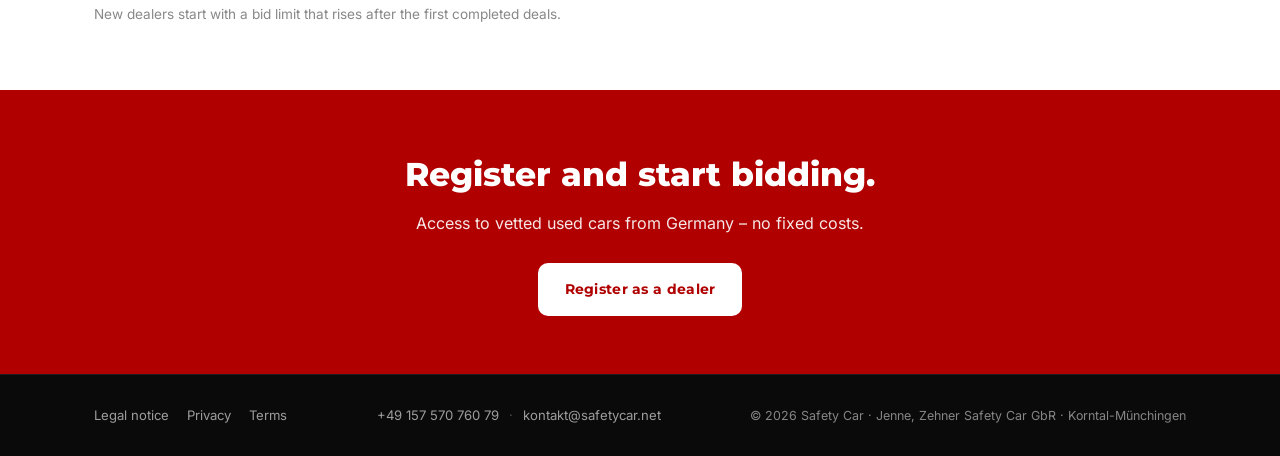
==== commit fb19332a: "Add files via upload" ====
--- a/index.html
+++ b/index.html
@@ -141,10 +141,10 @@
 .pf-item figcaption{font-size:.78rem;color:var(--mid);margin-top:8px;line-height:1.35}
 @media(max-width:900px){.pf-grid{grid-template-columns:repeat(2,1fr);gap:12px}.pf-item img{height:210px}}
 @media(max-width:560px){.pf-grid{grid-template-columns:repeat(2,1fr);gap:10px}.pf-item img{height:150px;border-radius:10px}}
-.foot-contact{font-size:.85rem;margin:2px 0 10px}
-.foot-contact a{color:var(--ink);text-decoration:none;font-weight:600}
-.foot-contact a:hover{color:var(--red)}
-.foot-sep{color:var(--line,#ddd);margin:0 8px}
+.foot-contact{display:flex;align-items:center;gap:0;font-size:.82rem;margin:0}
+.foot-contact a{color:rgba(255,255,255,.6);text-decoration:none;font-size:.82rem}
+.foot-contact a:hover{color:#fff}
+.foot-sep{color:rgba(255,255,255,.28);margin:0 10px}
 </style>
 </head>
 <body>
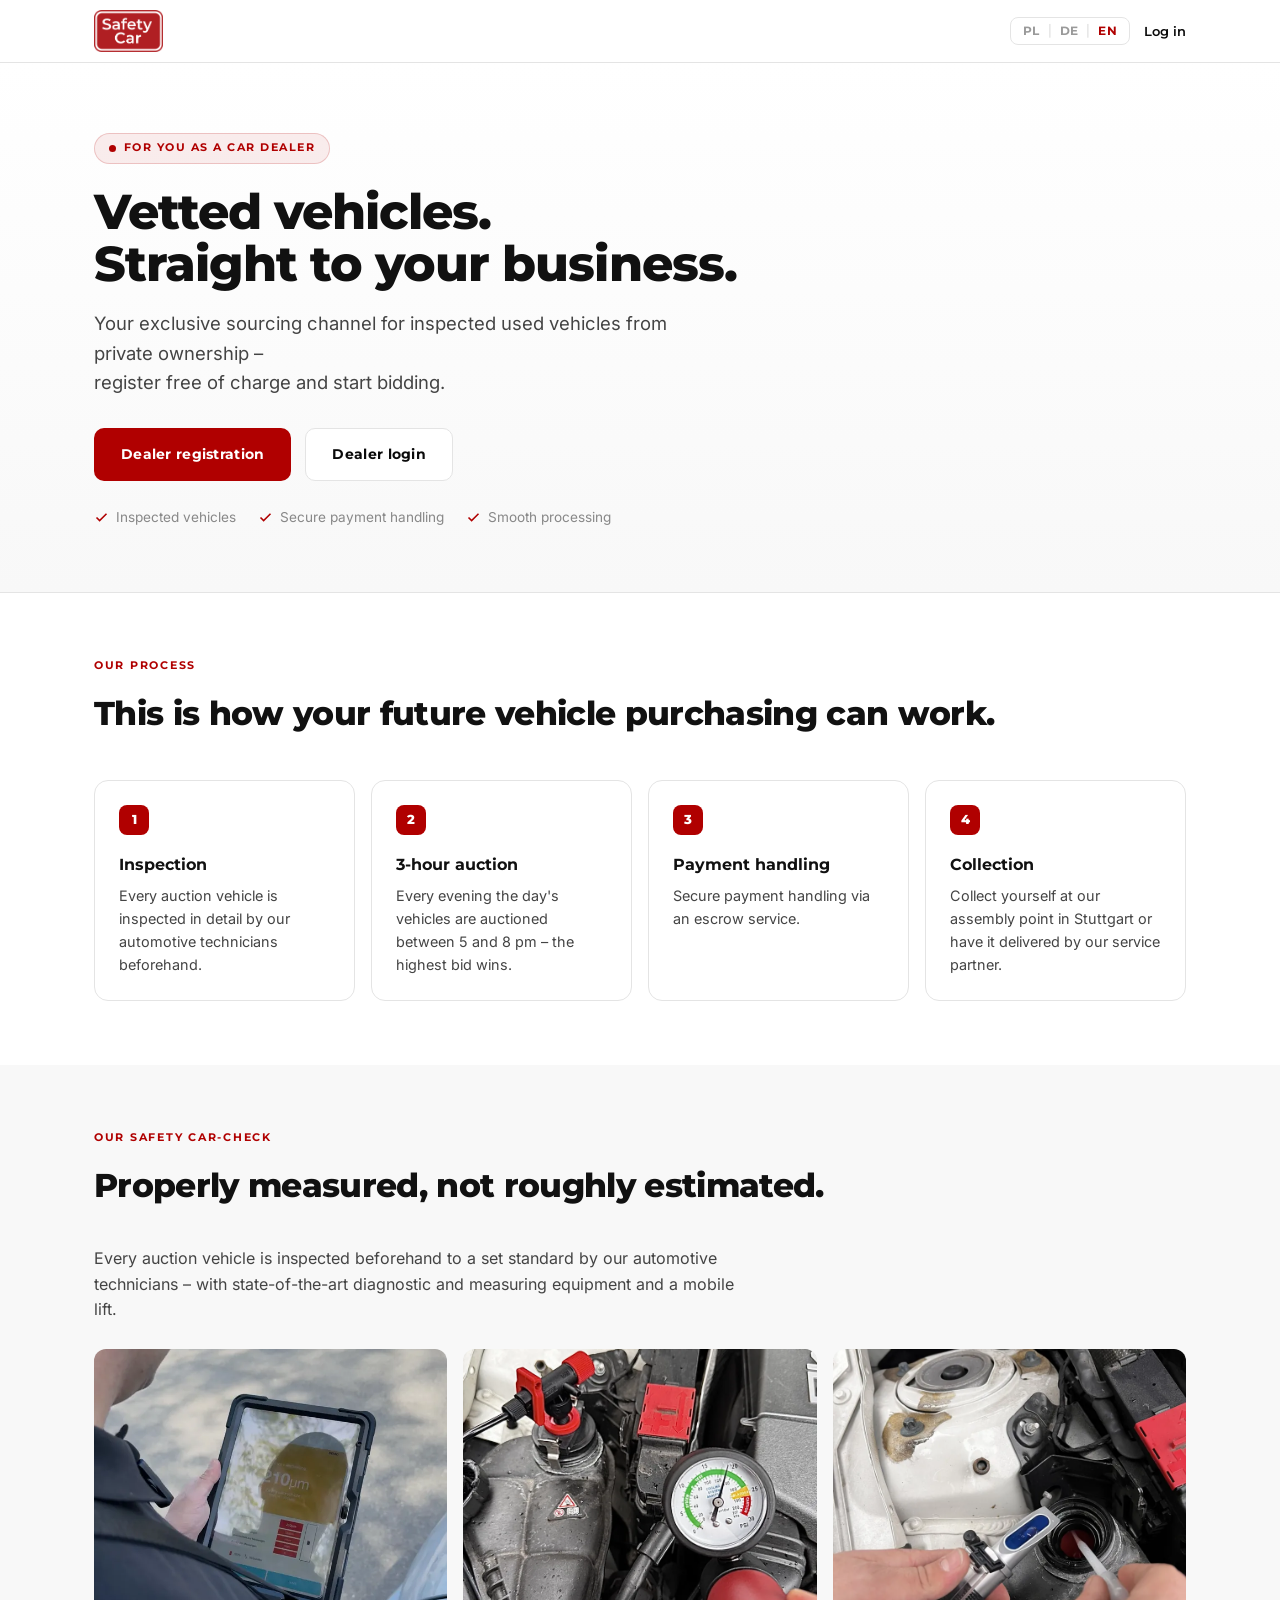
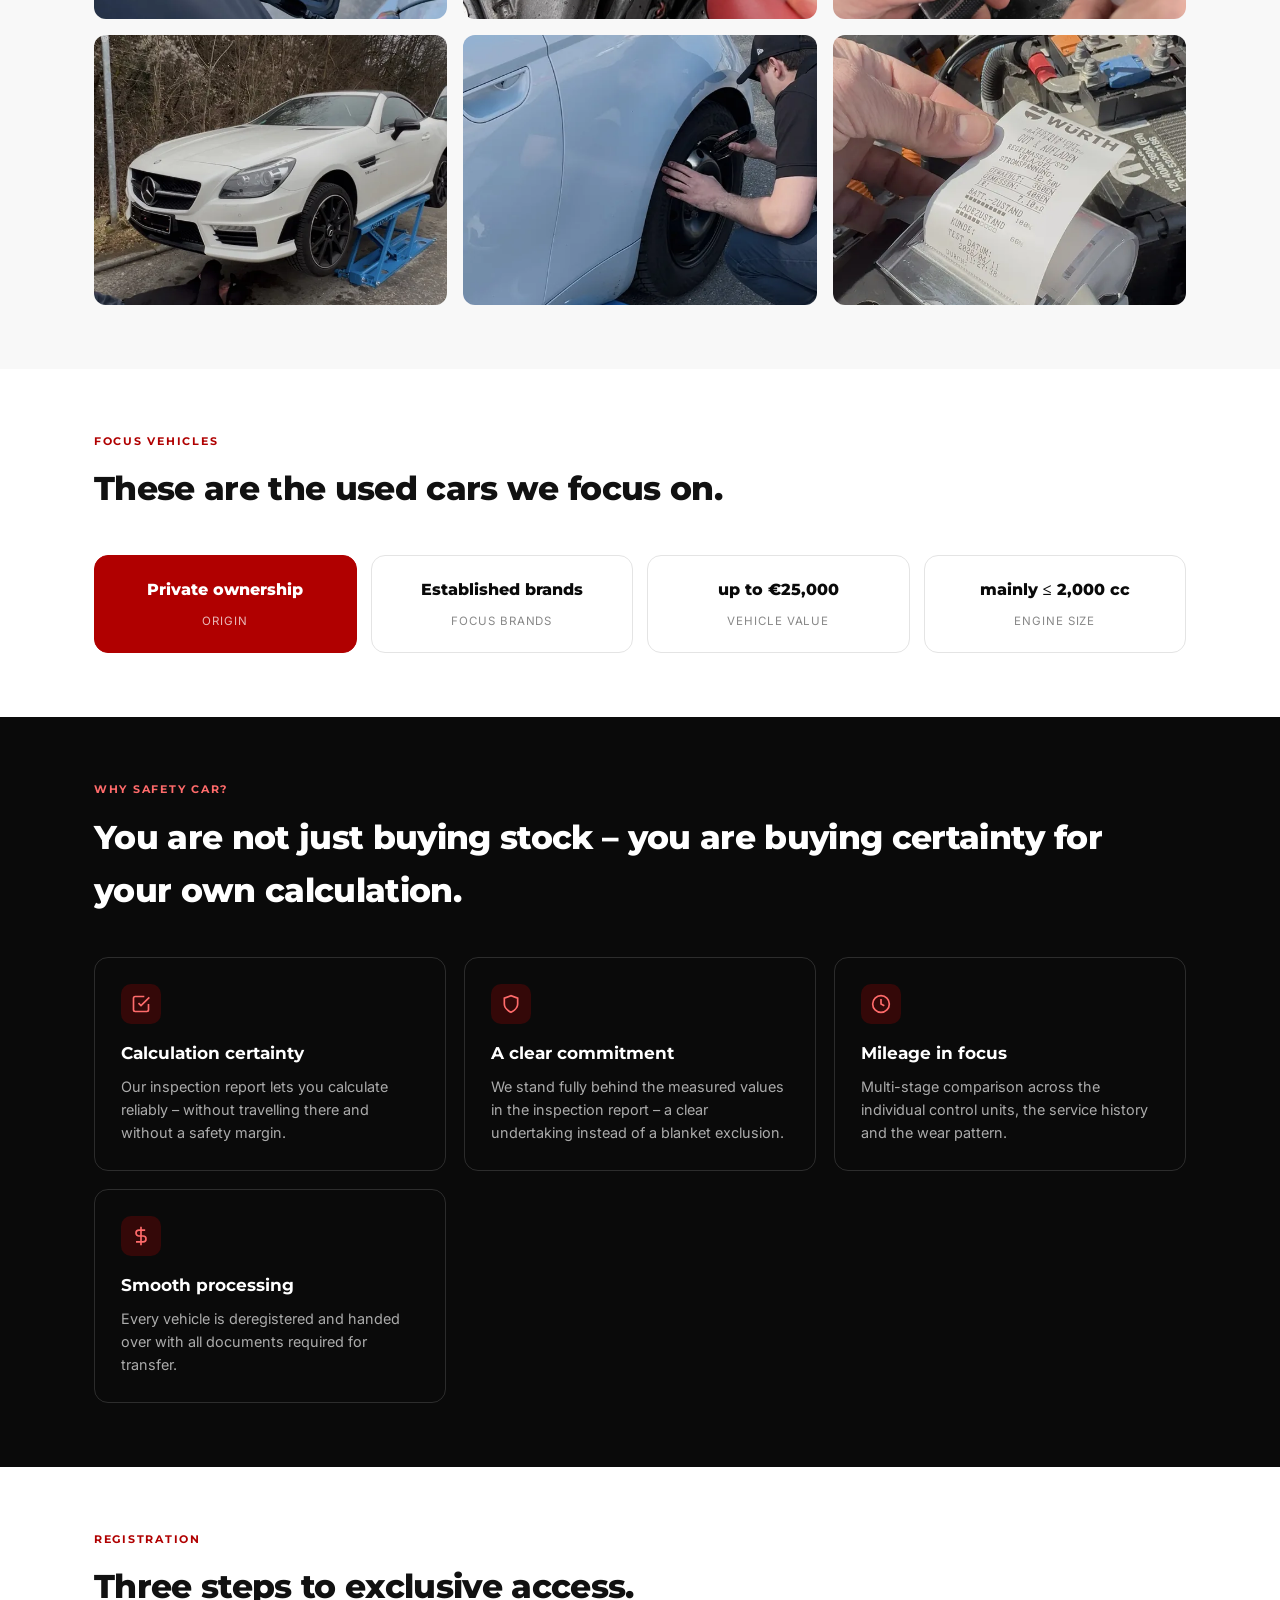
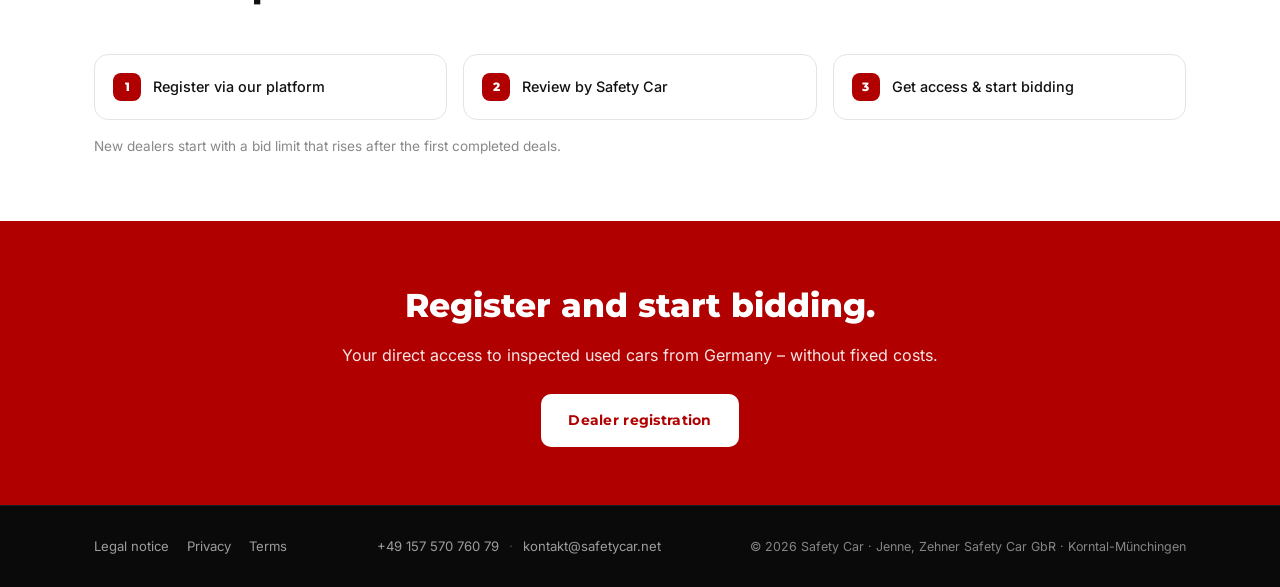
==== commit ec416696: "Add files via upload" ====
--- a/index.html
+++ b/index.html
@@ -137,10 +137,13 @@
 .pf-lead{max-width:640px;color:var(--mid);margin:-6px 0 26px}
 .pf-grid{display:grid;grid-template-columns:repeat(3,1fr);gap:16px}
 .pf-item{margin:0}
-.pf-item img{width:100%;height:270px;object-fit:cover;border-radius:12px;display:block;background:#eee}
+.pf-item{overflow:hidden;border-radius:12px;background:#eee}
+.pf-item img{width:100%;height:270px;object-fit:cover;display:block;transition:transform .5s ease}
+.pf-item:hover img{transform:scale(1.07)}
+@media(prefers-reduced-motion:reduce){.pf-item img{transition:none}.pf-item:hover img{transform:none}}
 .pf-item figcaption{font-size:.78rem;color:var(--mid);margin-top:8px;line-height:1.35}
 @media(max-width:900px){.pf-grid{grid-template-columns:repeat(2,1fr);gap:12px}.pf-item img{height:210px}}
-@media(max-width:560px){.pf-grid{grid-template-columns:repeat(2,1fr);gap:10px}.pf-item img{height:150px;border-radius:10px}}
+@media(max-width:560px){.pf-grid{grid-template-columns:repeat(2,1fr);gap:10px}.pf-item{border-radius:10px}.pf-item img{height:150px}}
 .foot-contact{display:flex;align-items:center;gap:0;font-size:.82rem;margin:0}
 .foot-contact a{color:rgba(255,255,255,.6);text-decoration:none;font-size:.82rem}
 .foot-contact a:hover{color:#fff}
@@ -164,37 +167,37 @@
 
 <!-- HERO -->
 <section class="hero"><div class="wrap">
-  <span class="pill"><span class="dot"></span><span data-i18n="hero_eyebrow">Für geprüfte Fahrzeughändler</span></span>
+  <span class="pill"><span class="dot"></span><span data-i18n="hero_eyebrow">F&uuml;r Sie als Fahrzeugh&auml;ndler</span></span>
   <h1><span data-i18n="hero_h1a">Geprüfte Gebrauchtwagen.</span><br/><span data-i18n="hero_h1b">Direkt für Ihren Handel.</span></h1>
-  <p class="sub" data-i18n="hero_sub">Wir beschaffen und prüfen private Fahrzeuge in Deutschland –<br/>Sie ersteigern sie in kurzen Auktionen und kaufen sicher über Treuhand.</p>
+  <p class="sub" data-i18n="hero_sub">Ihr exklusiver Ankaufskanal f&uuml;r gepr&uuml;fte Gebrauchtfahrzeuge aus privatem Vorbesitz &ndash;<br/>jetzt kostenlos registrieren und direkt mitbieten.</p>
   <div class="hero-cta">
-    <a href="app.html" class="btn btn-red" data-i18n="cta_register">Als Händler registrieren</a>
-    <a href="app.html#login" class="btn btn-ghost" data-i18n="cta_login">Anmelden &amp; bieten</a>
+    <a href="app.html" class="btn btn-red" data-i18n="cta_register">H&auml;ndlerregistrierung</a>
+    <a href="app.html#login" class="btn btn-ghost" data-i18n="cta_login">H&auml;ndleranmeldung</a>
   </div>
   <div class="trustline">
-    <span><svg width="15" height="15" viewBox="0 0 24 24"><polyline points="20 6 9 17 4 12"/></svg><span data-i18n="tl1">Geprüft mit Protokoll</span></span>
-    <span><svg width="15" height="15" viewBox="0 0 24 24"><polyline points="20 6 9 17 4 12"/></svg><span data-i18n="tl2">Sichere Treuhand-Zahlung</span></span>
-    <span><svg width="15" height="15" viewBox="0 0 24 24"><polyline points="20 6 9 17 4 12"/></svg><span data-i18n="tl3">Sammelstelle Raum Stuttgart</span><span data-i18n="tl4">Gebot = Endpreis</span></span>
+    <span><svg width="15" height="15" viewBox="0 0 24 24"><polyline points="20 6 9 17 4 12"/></svg><span data-i18n="tl1">Gepr&uuml;fte Fahrzeuge</span></span>
+    <span><svg width="15" height="15" viewBox="0 0 24 24"><polyline points="20 6 9 17 4 12"/></svg><span data-i18n="tl2">Sichere Zahlungsabwicklung</span></span>
+    <span><svg width="15" height="15" viewBox="0 0 24 24"><polyline points="20 6 9 17 4 12"/></svg><span data-i18n="tl3">Reibungslose Abwicklung</span></span>
   </div>
 </div></section>
 
 <!-- STEPS -->
 <section class="sec"><div class="wrap">
-  <span class="eyebrow" data-i18n="steps_eyebrow">Ablauf</span>
-  <h2 data-i18n="steps_title">So einfach läuft der Ankauf.</h2>
+  <span class="eyebrow" data-i18n="steps_eyebrow">Unser Ablauf</span>
+  <h2 data-i18n="steps_title">So einfach kann Ihr zuk&uuml;nftiger Fahrzeugeinkauf ablaufen.</h2>
   <div class="steps">
-    <div class="step"><div class="n">1</div><h3 data-i18n="s1t">Geprüft vor Ort</h3><p data-i18n="s1d">Safety Car-Check inkl. Protokoll – geprüft, nicht geschätzt.</p></div>
-    <div class="step"><div class="n">2</div><h3 data-i18n="s2t">3-Stunden-Auktion</h3><p data-i18n="s2d">Festes Abendfenster 17–20 Uhr, Höchstgebot bindend.</p></div>
-    <div class="step"><div class="n">3</div><h3 data-i18n="s3t">Sichere Zahlung</h3><p data-i18n="s3d">Abwicklung über Treuhand – Papiere erst nach Zahlungseingang.</p></div>
-    <div class="step"><div class="n">4</div><h3 data-i18n="s4t">Abholung</h3><p data-i18n="s4d">Ab Sammelplatz Raum Stuttgart oder frei Hof per Lieferung.</p></div>
+    <div class="step"><div class="n">1</div><h3 data-i18n="s1t">Pr&uuml;fung</h3><p data-i18n="s1d">Jedes Auktionsfahrzeug wird vorab von unseren Kfz-Mechatronikern detailliert gepr&uuml;ft.</p></div>
+    <div class="step"><div class="n">2</div><h3 data-i18n="s2t">3-Stunden-Auktion</h3><p data-i18n="s2d">Jeden Abend werden die Fahrzeuge des Tages zwischen 17 und 20 Uhr auktioniert &ndash; das H&ouml;chstgebot erh&auml;lt den Zuschlag.</p></div>
+    <div class="step"><div class="n">3</div><h3 data-i18n="s3t">Zahlungsabwicklung</h3><p data-i18n="s3d">Sichere Zahlungsabwicklung &uuml;ber einen Treuh&auml;nder.</p></div>
+    <div class="step"><div class="n">4</div><h3 data-i18n="s4t">Abholung</h3><p data-i18n="s4d">Selbstabholung an unserem Sammelplatz in Stuttgart oder Lieferung &uuml;ber unseren Dienstleister.</p></div>
   </div>
 </div></section>
 
 <!-- PRUEFUNG IN BILDERN -->
 <section class="sec pruef"><div class="wrap">
-  <span class="eyebrow" data-i18n="pf_eyebrow">Der Safety Car-Check</span>
-  <h2 data-i18n="pf_title">Gemessen, nicht geschätzt.</h2>
-  <p class="pf-lead" data-i18n="pf_lead">Jedes Fahrzeug wird vor Ort geprüft – mit mobiler Hebebühne, Diagnosegerät und dokumentierten Messwerten.</p>
+  <span class="eyebrow" data-i18n="pf_eyebrow">Unser Safety Car-Check</span>
+  <h2 data-i18n="pf_title">Richtig gemessen, statt ungef&auml;hr gesch&auml;tzt.</h2>
+  <p class="pf-lead" data-i18n="pf_lead">Jedes Auktionsfahrzeug wird vorab standardisiert von unseren Kfz-Mechatronikern gepr&uuml;ft &ndash; mit modernster Diagnose- und Messtechnik und einer mobilen Hebeb&uuml;hne.</p>
   <div class="pf-grid">
     <figure class="pf-item"><img src="lackdicke-messung.webp" alt="Lackdickenmessung mit dokumentiertem Messwert" loading="lazy"></figure>
     <figure class="pf-item"><img src="kuehlsystem-drucktest.webp" alt="Drucktest am K&uuml;hlsystem" loading="lazy"></figure>
@@ -208,47 +211,46 @@
 
 <!-- VEHICLES -->
 <section class="sec"><div class="wrap">
-  <span class="eyebrow" data-i18n="veh_eyebrow">Fahrzeuge</span>
-  <h2 data-i18n="veh_title">Diese Fahrzeuge versteigern wir.</h2>
+  <span class="eyebrow" data-i18n="veh_eyebrow">Fokusfahrzeuge</span>
+  <h2 data-i18n="veh_title">Diese Gebrauchtwagen stehen bei uns im Fokus.</h2>
   <div class="chips">
-    <div class="chip hl"><b data-i18n="veh1v">Privatverk&auml;ufer</b><span data-i18n="veh1l">Herkunft</span></div>
-    <div class="chip"><b data-i18n="veh2v">Deutsche Marken</b><span data-i18n="veh2l">Fokus</span></div>
+    <div class="chip hl"><b data-i18n="veh1v">Privater Vorbesitz</b><span data-i18n="veh1l">Herkunft</span></div>
+    <div class="chip"><b data-i18n="veh2v">Etablierte Marken</b><span data-i18n="veh2l">Fokusmarken</span></div>
     <div class="chip"><b data-i18n="veh3v">bis 25.000 &euro;</b><span data-i18n="veh3l">Fahrzeugwert</span></div>
-    <div class="chip"><b>&le; 2.000 cm&sup3;</b><span data-i18n="veh4l">Hubraum</span></div>
+    <div class="chip"><b data-i18n="veh4v">prim&auml;r &le; 2.000 cm&sup3;</b><span data-i18n="veh4l">Hubraum</span></div>
   </div>
 </div></section>
 
 
 <!-- TRUST -->
 <section class="sec trust"><div class="wrap">
-  <span class="eyebrow" data-i18n="trust_eyebrow">Warum Safety Car</span>
-  <h2 data-i18n="trust_title">Sie kaufen Kalkulationssicherheit.</h2>
+  <span class="eyebrow" data-i18n="trust_eyebrow">Warum mit Safety Car?</span>
+  <h2 data-i18n="trust_title">Sie kaufen nicht nur Handelsware, sondern insbesondere Sicherheit f&uuml;r Ihre eigene Kalkulation.</h2>
   <div class="tcards">
-    <div class="tcard"><div class="ic"><svg width="20" height="20" viewBox="0 0 24 24"><path d="M9 11l3 3L22 4"/><path d="M21 12v7a2 2 0 01-2 2H5a2 2 0 01-2-2V5a2 2 0 012-2h11"/></svg></div><h3 data-i18n="t1t">Kalkulationssicherheit</h3><p data-i18n="t1d">Rechnen auf Basis unseres Protokolls – ohne Anreise, ohne Sicherheitsabschlag.</p></div>
-    <div class="tcard"><div class="ic"><svg width="20" height="20" viewBox="0 0 24 24"><path d="M12 22s8-4 8-10V5l-8-3-8 3v7c0 6 8 10 8 10z"/></svg></div><h3 data-i18n="t2t">Zusage statt Haftungsausschluss</h3><p data-i18n="t2d">Für die gemessenen Werte stehen wir ein – mit Zusage statt pauschalem Ausschluss.</p></div>
-    <div class="tcard"><div class="ic"><svg width="20" height="20" viewBox="0 0 24 24"><circle cx="12" cy="12" r="10"/><polyline points="12 6 12 12 16 14"/></svg></div><h3 data-i18n="t3t">Geprüfte Laufleistung</h3><p data-i18n="t3d">Mehrstufiger Abgleich über Steuergeräte, Historie, Papiere und Verschleißbild.</p></div>
-    <div class="tcard"><div class="ic"><svg width="20" height="20" viewBox="0 0 24 24"><path d="M12 1v22"/><path d="M17 5H9.5a3.5 3.5 0 000 7h5a3.5 3.5 0 010 7H6"/></svg></div><h3 data-i18n="t4t">Gebot = Endpreis</h3><p data-i18n="t4d">Kein Aufgeld, keine Provision. Der Zuschlag ist der Betrag, den Sie zahlen – Differenzbesteuerung nach &sect;&nbsp;25a UStG.</p></div>
-    <div class="tcard"><div class="ic"><svg width="20" height="20" viewBox="0 0 24 24"><path d="M14 2H6a2 2 0 00-2 2v16a2 2 0 002 2h12a2 2 0 002-2V8z"/><polyline points="14 2 14 8 20 8"/></svg></div><h3 data-i18n="t5t">Papiere und Abmeldung</h3><p data-i18n="t5d">Wir k&uuml;mmern uns um die Abmeldung. Sie erhalten die Zulassungsbescheinigung Teil&nbsp;I und II sowie alle vorhandenen Unterlagen.</p></div>
+    <div class="tcard"><div class="ic"><svg width="20" height="20" viewBox="0 0 24 24"><path d="M9 11l3 3L22 4"/><path d="M21 12v7a2 2 0 01-2 2H5a2 2 0 01-2-2V5a2 2 0 012-2h11"/></svg></div><h3 data-i18n="t1t">Kalkulationssicherheit</h3><p data-i18n="t1d">Auf Basis unseres Pr&uuml;fprotokolls k&ouml;nnen Sie zuverl&auml;ssig kalkulieren &ndash; ohne Anreise und ohne Sicherheitsabschlag.</p></div>
+    <div class="tcard"><div class="ic"><svg width="20" height="20" viewBox="0 0 24 24"><path d="M12 22s8-4 8-10V5l-8-3-8 3v7c0 6 8 10 8 10z"/></svg></div><h3 data-i18n="t2t">Klares Commitment</h3><p data-i18n="t2d">F&uuml;r die Messwerte des Pr&uuml;fprotokolls stehen wir zu 100 % ein &ndash; klare Zusage statt pauschalem Ausschluss.</p></div>
+    <div class="tcard"><div class="ic"><svg width="20" height="20" viewBox="0 0 24 24"><circle cx="12" cy="12" r="10"/><polyline points="12 6 12 12 16 14"/></svg></div><h3 data-i18n="t3t">Laufleistung im Fokus</h3><p data-i18n="t3d">Mehrstufiger Abgleich &uuml;ber die einzelnen Steuerger&auml;te, die Historie und das Verschlei&szlig;bild.</p></div>
+    <div class="tcard"><div class="ic"><svg width="20" height="20" viewBox="0 0 24 24"><path d="M12 1v22"/><path d="M17 5H9.5a3.5 3.5 0 000 7h5a3.5 3.5 0 010 7H6"/></svg></div><h3 data-i18n="t4t">Reibungslose Abwicklung</h3><p data-i18n="t4d">Jedes Fahrzeug wird abgemeldet und mit allen notwendigen &Uuml;berf&uuml;hrungsdokumenten &uuml;bergeben.</p></div>
   </div>
 </div></section>
 
 <!-- REGISTRIERUNG -->
 <section class="sec"><div class="wrap">
   <span class="eyebrow" data-i18n="reg_eyebrow">Registrierung</span>
-  <h2 data-i18n="reg_title">In drei Schritten zum Zugang.</h2>
+  <h2 data-i18n="reg_title">In drei Schritten zum exklusiven Zugang.</h2>
   <div class="reg-row">
-    <div class="reg"><span class="rn">1</span><span class="rt" data-i18n="reg1">Registrieren &uuml;ber die Plattform</span></div>
+    <div class="reg"><span class="rn">1</span><span class="rt" data-i18n="reg1">Registrierung &uuml;ber unsere Plattform</span></div>
     <div class="reg"><span class="rn">2</span><span class="rt" data-i18n="reg2">Pr&uuml;fung durch Safety Car</span></div>
-    <div class="reg"><span class="rn">3</span><span class="rt" data-i18n="reg3">Zugang erhalten &amp; bieten</span></div>
+    <div class="reg"><span class="rn">3</span><span class="rt" data-i18n="reg3">Zugang erhalten &amp; direkt mitbieten</span></div>
   </div>
   <p class="reg-note" data-i18n="reg_note">Neue H&auml;ndler starten mit einem Bietlimit, das nach den ersten Abwicklungen steigt.</p>
 </div></section>
 
 <!-- BAND -->
 <section class="band"><div class="wrap">
-  <h2 data-i18n="band_title">Jetzt registrieren und bieten.</h2>
-  <p data-i18n="band_sub">Zugang zu geprüften Gebrauchtwagen aus Deutschland – ohne Fixkosten.</p>
-  <a href="app.html" class="btn btn-white" data-i18n="band_cta">Als Händler registrieren</a>
+  <h2 data-i18n="band_title">Jetzt registrieren &amp; mitbieten.</h2>
+  <p data-i18n="band_sub">Ihr Direktzugang zu gepr&uuml;ften Gebrauchtwagen aus Deutschland &ndash; ohne Fixkosten.</p>
+  <a href="app.html" class="btn btn-white" data-i18n="band_cta">H&auml;ndlerregistrierung</a>
 </div></section>
 
 <!-- FOOTER -->
@@ -269,8 +271,8 @@
 <script>
 var I18N={
  de:{},
- en:{t4t:"Your bid is the final price",t4d:"No buyer's premium, no commission. The winning bid is what you pay – margin scheme under section 25a of the German VAT Act.",t5t:"Documents and deregistration",t5d:"We handle the deregistration. You receive registration certificates part I and II and all documents available.",tl4:"Bid = final price",pf_eyebrow:"The Safety Car Check",pf_title:"Measured, not estimated.",pf_lead:"Every vehicle is inspected on site – with a mobile lift, diagnostic equipment and documented readings.",pf_c1:"Reading the fault memory",pf_c2:"Underbody on a mobile lift",pf_c3:"Checking paint for respray",pf_c4:"Battery test with printout",pf_c5:"Checking operating fluids",pf_c6:"A report for every vehicle",nav_login:"Log in",hero_eyebrow:"For vetted car dealers",hero_h1a:"Vetted vehicles.",hero_h1b:"Straight to your business.",hero_sub:"We source and inspect private vehicles in Germany –<br/>you buy them in short auctions and pay securely via escrow.",cta_register:"Register as a dealer",cta_login:"Log in & bid",tl1:"Inspected, with report",tl2:"Secure escrow payment",tl3:"Collection near Stuttgart",steps_eyebrow:"Process",steps_title:"Buying is this simple.",s1t:"Inspected on site",s1d:"Safety Car Check with report – measured, not estimated.",s2t:"3-hour auction",s2d:"Fixed evening window 5–8 pm, highest bid binding.",s3t:"Secure payment",s3d:"Handled via escrow – documents only after payment.",s4t:"Collection",s4d:"From the Stuttgart-area hub or delivered to your yard.",trust_eyebrow:"Why Safety Car",trust_title:"You buy calculation certainty.",t1t:"Calculation certainty",t1d:"Calculate from our report – no travel, no safety discount.",t2t:"A commitment, not a disclaimer",t2d:"We stand behind the measured values – a commitment, not a blanket disclaimer.",t3t:"Verified mileage",t3d:"Multi-stage cross-check via control units, history, papers and wear.",band_title:"Register and start bidding.",band_sub:"Access to vetted used cars from Germany – no fixed costs.",band_cta:"Register as a dealer",f_imp:"Legal notice",f_ds:"Privacy",f_agb:"Terms",veh_eyebrow:"Vehicles",veh_title:"The vehicles we auction.",veh1v:"Private sellers",veh1l:"Source",veh2v:"German brands",veh2l:"Focus",veh3v:"up to \u20ac25,000",veh3l:"Vehicle value",veh4l:"Engine size",ma_live:"Live auction",ma_tag:"Example auction",st_live:"Live",st_sold:"Sold",ma_curr:"Current highest bid",ma_sub:"13 bids \u00b7 14 h left",reg_eyebrow:"Registration",reg_title:"Access in three steps.",reg1:"Register on the platform",reg2:"Review by Safety Car",reg3:"Get access & bid",reg_note:"New dealers start with a bid limit that rises after the first completed deals."},
- pl:{t4t:"Oferta = cena końcowa",t4d:"Bez opłat aukcyjnych i prowizji. Wylicytowana kwota jest kwotą do zapłaty – procedura marży wg § 25a niemieckiej ustawy o VAT.",t5t:"Dokumenty i wyrejestrowanie",t5d:"Zajmujemy się wyrejestrowaniem. Otrzymują Państwo dowód rejestracyjny część I i II oraz wszystkie dostępne dokumenty.",tl4:"Oferta = cena końcowa",pf_eyebrow:"Safety Car-Check",pf_title:"Zmierzone, nie oszacowane.",pf_lead:"Każdy pojazd jest sprawdzany na miejscu – z mobilnym podnośnikiem, sprzętem diagnostycznym i udokumentowanymi pomiarami.",pf_c1:"Odczyt pamięci usterek",pf_c2:"Podwozie na mobilnym podnośniku",pf_c3:"Kontrola lakieru pod kątem przemalowań",pf_c4:"Test akumulatora z wydrukiem",pf_c5:"Kontrola płynów eksploatacyjnych",pf_c6:"Protokół do każdego pojazdu",nav_login:"Zaloguj się",hero_eyebrow:"Dla zweryfikowanych dealerów",hero_h1a:"Sprawdzone pojazdy.",hero_h1b:"Prosto do Twojego biznesu.",hero_sub:"Pozyskujemy i sprawdzamy prywatne pojazdy w Niemczech –<br/>licytujesz je w krótkich aukcjach i kupujesz bezpiecznie przez rachunek powierniczy.",cta_register:"Zarejestruj się jako dealer",cta_login:"Zaloguj i licytuj",tl1:"Sprawdzone, z protokołem",tl2:"Bezpieczna płatność powiernicza",tl3:"Punkt zbiorczy k. Stuttgartu",steps_eyebrow:"Przebieg",steps_title:"Zakup jest tak prosty.",s1t:"Sprawdzone na miejscu",s1d:"Kontrola Safety Car z protokołem – zmierzone, nie szacowane.",s2t:"Aukcja 3-godzinna",s2d:"Stałe okno wieczorne 17–20, najwyższa oferta wiążąca.",s3t:"Bezpieczna płatność",s3d:"Rozliczenie przez rachunek powierniczy – dokumenty po wpłacie.",s4t:"Odbiór",s4d:"Z punktu zbiorczego k. Stuttgartu lub z dostawą.",trust_eyebrow:"Dlaczego Safety Car",trust_title:"Kupujesz pewność kalkulacji.",t1t:"Pewność kalkulacji",t1d:"Kalkulujesz na podstawie protokołu – bez dojazdu i bez marginesu bezpieczeństwa.",t2t:"Gwarancja zamiast wyłączenia odpowiedzialności",t2d:"Odpowiadamy za zmierzone wartości – gwarancja zamiast ogólnego wyłączenia.",t3t:"Sprawdzony przebieg",t3d:"Wieloetapowa weryfikacja: sterowniki, historia, dokumenty i stan zużycia.",band_title:"Zarejestruj się i licytuj.",band_sub:"Dostęp do sprawdzonych aut używanych z Niemiec – bez kosztów stałych.",band_cta:"Zarejestruj się jako dealer",f_imp:"Nota prawna",f_ds:"Prywatność",f_agb:"Regulamin",veh_eyebrow:"Pojazdy",veh_title:"Pojazdy, które licytujemy.",veh1v:"Sprzedawcy prywatni",veh1l:"Pochodzenie",veh2v:"Marki niemieckie",veh2l:"Fokus",veh3v:"do 25\u00a0000 \u20ac",veh3l:"Wartość pojazdu",veh4l:"Pojemność",ma_live:"Aukcja na żywo",ma_tag:"Przykładowa aukcja",st_live:"Na żywo",st_sold:"Sprzedane",ma_curr:"Aktualna najwyższa oferta",ma_sub:"13 ofert \u00b7 pozostało 14 godz.",reg_eyebrow:"Rejestracja",reg_title:"Dostęp w trzech krokach.",reg1:"Rejestracja na platformie",reg2:"Weryfikacja przez Safety Car",reg3:"Uzyskaj dostęp i licytuj",reg_note:"Nowi dealerzy zaczynają z limitem licytacji, który rośnie po pierwszych transakcjach."}
+ en:{veh4v:"mainly ≤ 2,000 cc",t4t:"Smooth processing",t4d:"Every vehicle is deregistered and handed over with all documents required for transfer.",pf_eyebrow:"Our Safety Car-Check",pf_title:"Properly measured, not roughly estimated.",pf_lead:"Every auction vehicle is inspected beforehand to a set standard by our automotive technicians – with state-of-the-art diagnostic and measuring equipment and a mobile lift.",pf_c1:"Reading the fault memory",pf_c2:"Underbody on a mobile lift",pf_c3:"Checking paint for respray",pf_c4:"Battery test with printout",pf_c5:"Checking operating fluids",pf_c6:"A report for every vehicle",nav_login:"Log in",hero_eyebrow:"For you as a car dealer",hero_h1a:"Vetted vehicles.",hero_h1b:"Straight to your business.",hero_sub:"Your exclusive sourcing channel for inspected used vehicles from private ownership –<br/>register free of charge and start bidding.",cta_register:"Dealer registration",cta_login:"Dealer login",tl1:"Inspected vehicles",tl2:"Secure payment handling",tl3:"Smooth processing",steps_eyebrow:"Our process",steps_title:"This is how your future vehicle purchasing can work.",s1t:"Inspection",s1d:"Every auction vehicle is inspected in detail by our automotive technicians beforehand.",s2t:"3-hour auction",s2d:"Every evening the day's vehicles are auctioned between 5 and 8 pm – the highest bid wins.",s3t:"Payment handling",s3d:"Secure payment handling via an escrow service.",s4t:"Collection",s4d:"Collect yourself at our assembly point in Stuttgart or have it delivered by our service partner.",trust_eyebrow:"Why Safety Car?",trust_title:"You are not just buying stock – you are buying certainty for your own calculation.",t1t:"Calculation certainty",t1d:"Our inspection report lets you calculate reliably – without travelling there and without a safety margin.",t2t:"A clear commitment",t2d:"We stand fully behind the measured values in the inspection report – a clear undertaking instead of a blanket exclusion.",t3t:"Mileage in focus",t3d:"Multi-stage comparison across the individual control units, the service history and the wear pattern.",band_title:"Register and start bidding.",band_sub:"Your direct access to inspected used cars from Germany – without fixed costs.",band_cta:"Dealer registration",f_imp:"Legal notice",f_ds:"Privacy",f_agb:"Terms",veh_eyebrow:"Focus vehicles",veh_title:"These are the used cars we focus on.",veh1v:"Private ownership",veh1l:"Origin",veh2v:"Established brands",veh2l:"Focus brands",veh3v:"up to €25,000",veh3l:"Vehicle value",veh4l:"Engine size",ma_live:"Live auction",ma_tag:"Example auction",st_live:"Live",st_sold:"Sold",ma_curr:"Current highest bid",ma_sub:"13 bids \u00b7 14 h left",reg_eyebrow:"Registration",reg_title:"Three steps to exclusive access.",reg1:"Register via our platform",reg2:"Review by Safety Car",reg3:"Get access & start bidding",reg_note:"New dealers start with a bid limit that rises after the first completed deals."},
+ pl:{veh4v:"głównie ≤ 2 000 cm³",t4t:"Sprawna realizacja",t4d:"Każdy pojazd jest wyrejestrowany i przekazywany ze wszystkimi dokumentami niezbędnymi do przewozu.",pf_eyebrow:"Nasz Safety Car-Check",pf_title:"Rzetelnie zmierzone, nie z grubsza oszacowane.",pf_lead:"Każdy pojazd aukcyjny jest wcześniej sprawdzany według jednolitego standardu przez naszych mechatroników – przy użyciu nowoczesnej techniki diagnostycznej i pomiarowej oraz mobilnego podnośnika.",pf_c1:"Odczyt pamięci usterek",pf_c2:"Podwozie na mobilnym podnośniku",pf_c3:"Kontrola lakieru pod kątem przemalowań",pf_c4:"Test akumulatora z wydrukiem",pf_c5:"Kontrola płynów eksploatacyjnych",pf_c6:"Protokół do każdego pojazdu",nav_login:"Zaloguj się",hero_eyebrow:"Dla Państwa jako dealera samochodowego",hero_h1a:"Sprawdzone pojazdy.",hero_h1b:"Prosto do Twojego biznesu.",hero_sub:"Państwa ekskluzywny kanał zakupu sprawdzonych samochodów używanych od właścicieli prywatnych –<br/>bezpłatna rejestracja i licytacja od razu.",cta_register:"Rejestracja dealera",cta_login:"Logowanie dealera",tl1:"Sprawdzone pojazdy",tl2:"Bezpieczna obsługa płatności",tl3:"Sprawna realizacja",steps_eyebrow:"Nasz przebieg",steps_title:"Tak prosto może wyglądać Państwa przyszły zakup pojazdów.",s1t:"Kontrola",s1d:"Każdy pojazd aukcyjny jest wcześniej szczegółowo sprawdzany przez naszych mechatroników samochodowych.",s2t:"Aukcja 3-godzinna",s2d:"Każdego wieczoru pojazdy z danego dnia licytowane są między 17 a 20 – najwyższa oferta wygrywa.",s3t:"Obsługa płatności",s3d:"Bezpieczna obsługa płatności przez powiernika.",s4t:"Odbiór",s4d:"Odbiór własny w naszym punkcie zbiorczym w Stuttgarcie lub dostawa przez naszego usługodawcę.",trust_eyebrow:"Dlaczego Safety Car?",trust_title:"Kupują Państwo nie tylko towar handlowy, lecz przede wszystkim pewność własnej kalkulacji.",t1t:"Pewność kalkulacji",t1d:"Na podstawie naszego protokołu mogą Państwo rzetelnie kalkulować – bez dojazdu i bez marginesu bezpieczeństwa.",t2t:"Jasne zobowiązanie",t2d:"Za wartości zmierzone w protokole odpowiadamy w pełni – jasne zapewnienie zamiast ogólnego wyłączenia.",t3t:"Przebieg pod lupą",t3d:"Wielostopniowe porównanie danych ze sterowników, historii serwisowej i obrazu zużycia.",band_title:"Zarejestruj się i licytuj.",band_sub:"Państwa bezpośredni dostęp do sprawdzonych samochodów używanych z Niemiec – bez kosztów stałych.",band_cta:"Rejestracja dealera",f_imp:"Nota prawna",f_ds:"Prywatność",f_agb:"Regulamin",veh_eyebrow:"Pojazdy w centrum uwagi",veh_title:"Na tych samochodach używanych się koncentrujemy.",veh1v:"Własność prywatna",veh1l:"Pochodzenie",veh2v:"Uznane marki",veh2l:"Marki priorytetowe",veh3v:"do 25 000 €",veh3l:"Wartość pojazdu",veh4l:"Pojemność silnika",ma_live:"Aukcja na żywo",ma_tag:"Przykładowa aukcja",st_live:"Na żywo",st_sold:"Sprzedane",ma_curr:"Aktualna najwyższa oferta",ma_sub:"13 ofert \u00b7 pozostało 14 godz.",reg_eyebrow:"Rejestracja",reg_title:"Trzy kroki do ekskluzywnego dostępu.",reg1:"Rejestracja przez naszą platformę",reg2:"Weryfikacja przez Safety Car",reg3:"Uzyskanie dostępu i licytacja",reg_note:"Nowi dealerzy zaczynają z limitem licytacji, który rośnie po pierwszych transakcjach."}
 };
 // deutsche Originaltexte als de-Fallback aus dem DOM aufnehmen
 document.querySelectorAll('[data-i18n]').forEach(function(el){I18N.de[el.getAttribute('data-i18n')]=el.innerHTML;});
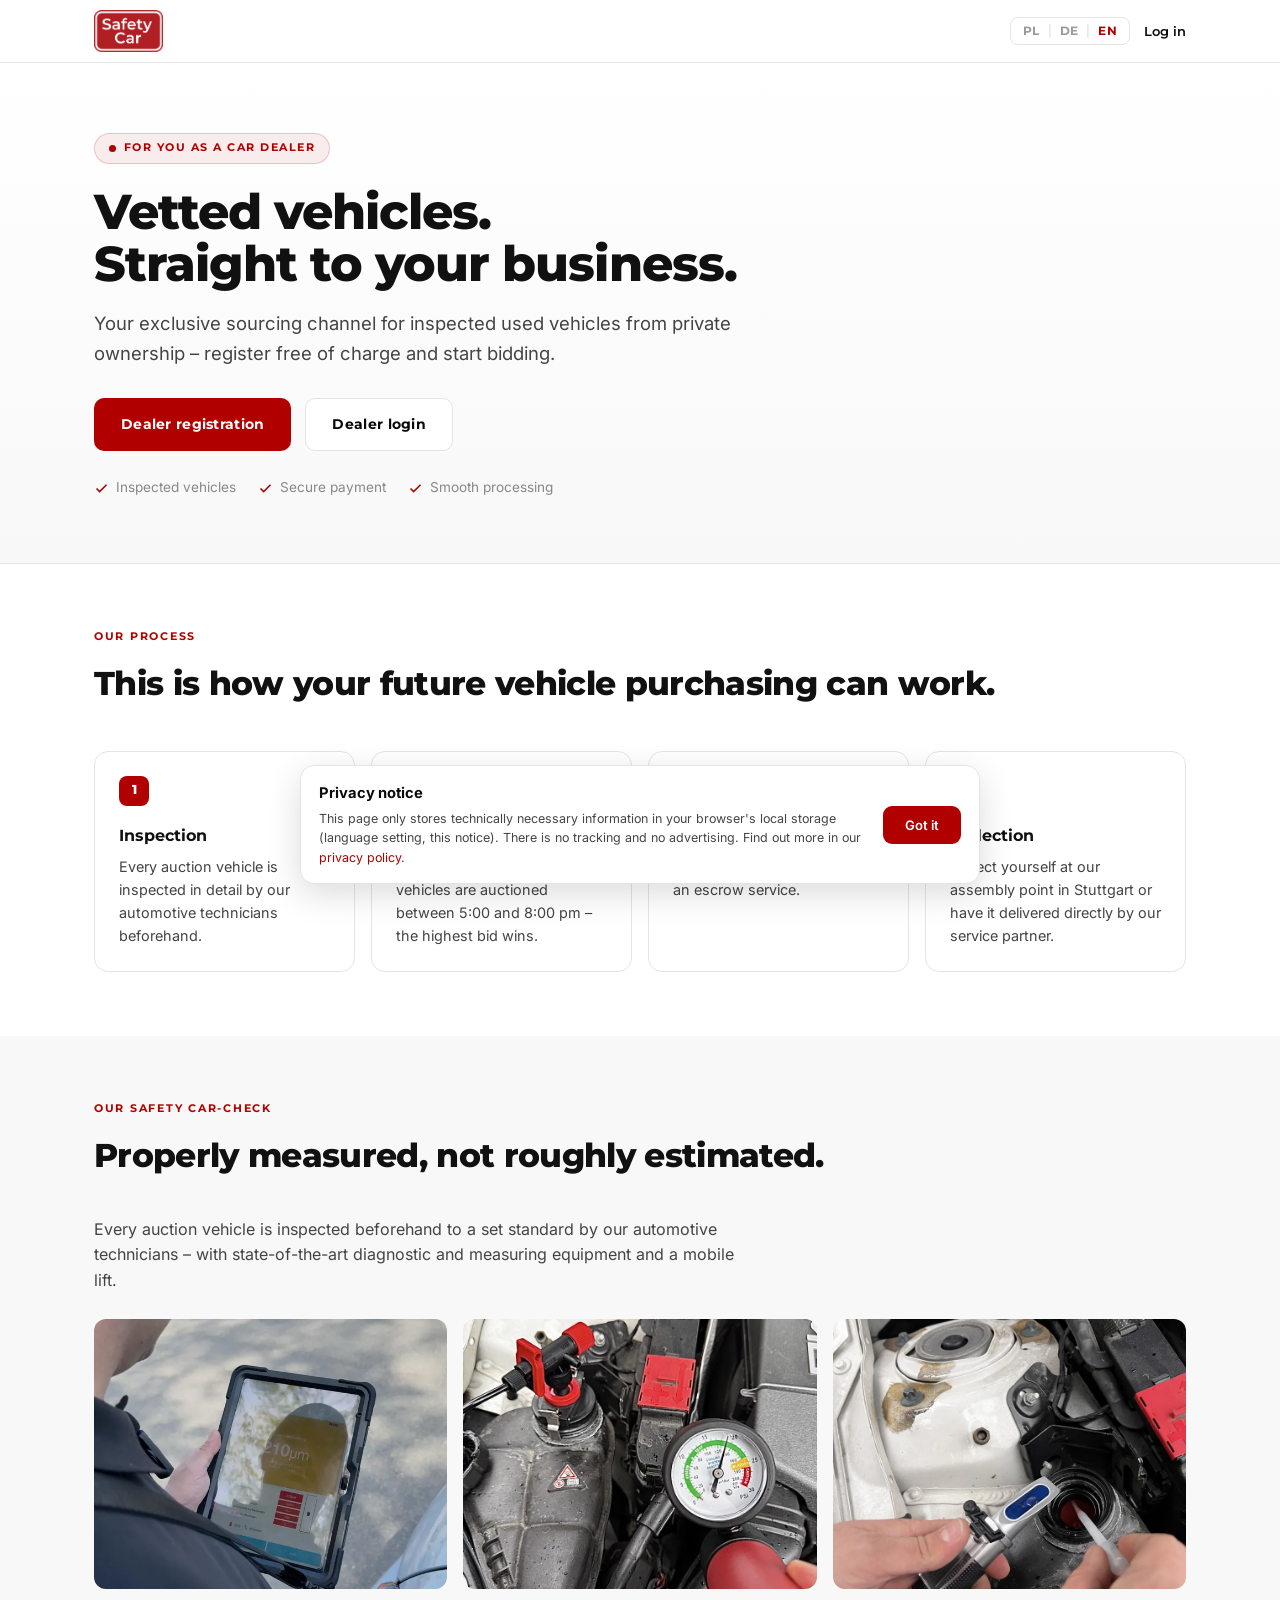
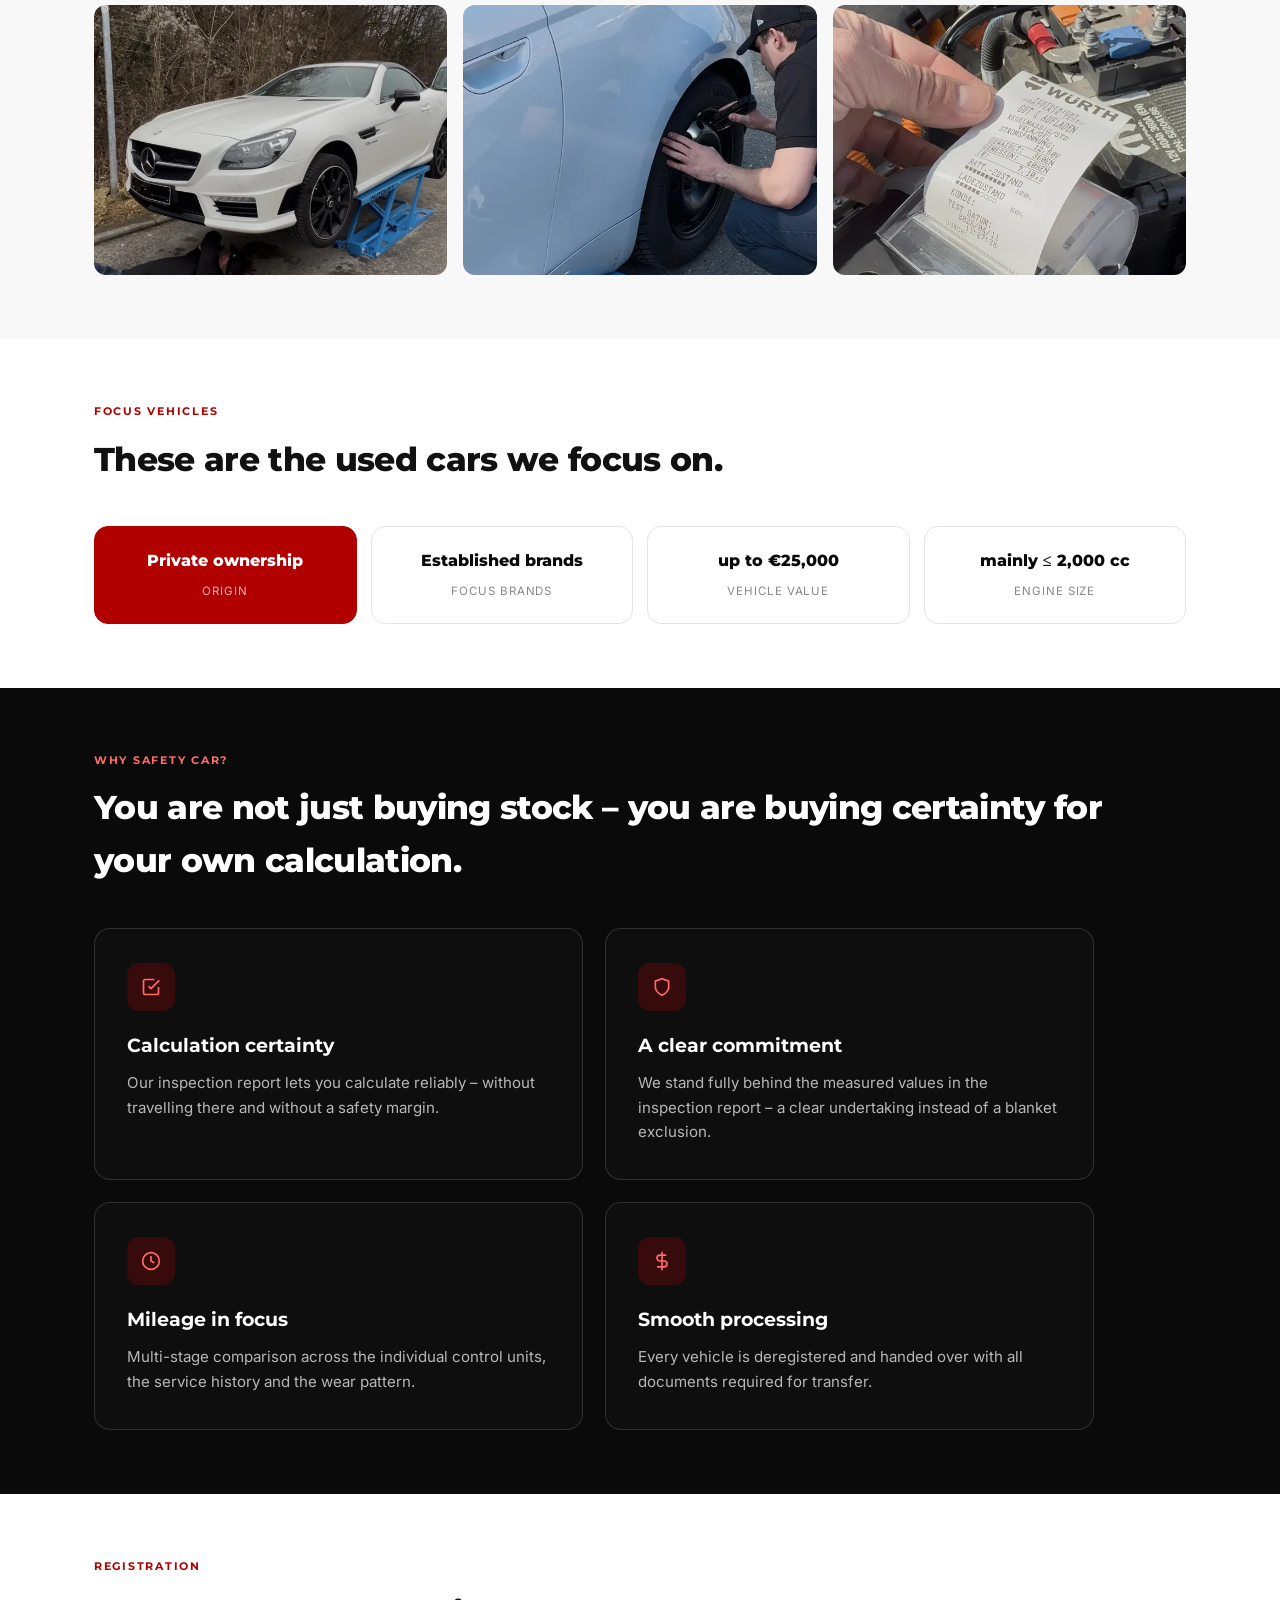
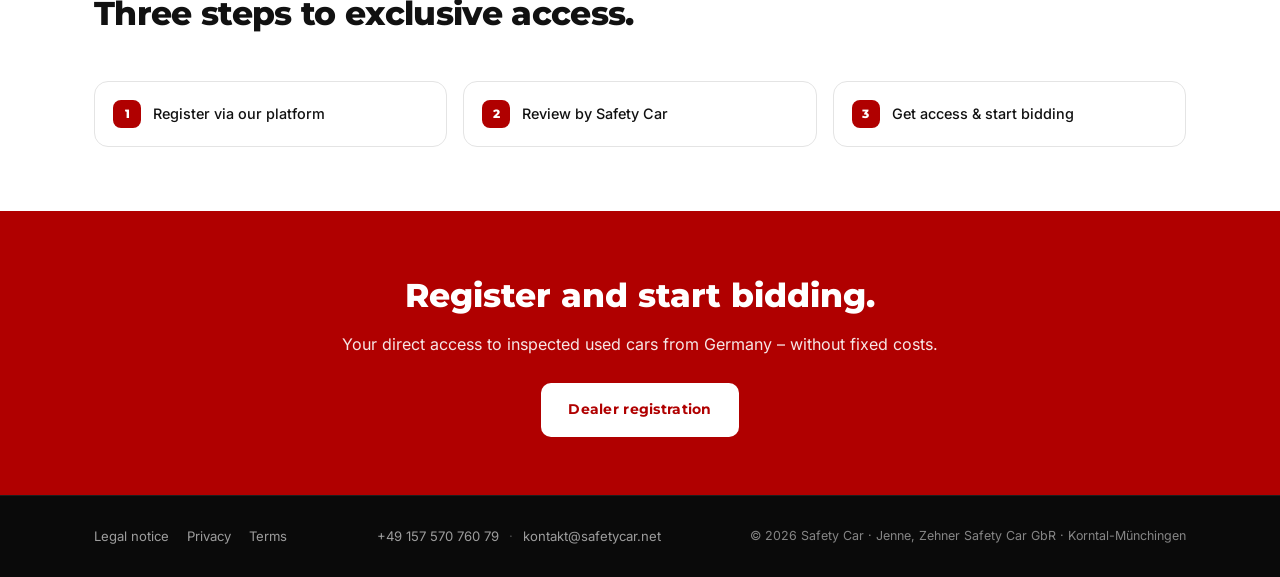
==== commit e5cac468: "Add files via upload" ====
--- a/index.html
+++ b/index.html
@@ -61,7 +61,7 @@
 .pill{display:inline-flex;align-items:center;gap:8px;font-family:'Montserrat';font-weight:700;font-size:.66rem;letter-spacing:.14em;text-transform:uppercase;color:var(--red);background:var(--red-bg,rgba(176,0,0,.07));border:1px solid rgba(176,0,0,.18);padding:6px 14px;border-radius:100px;margin-bottom:22px}
 .pill .dot{width:7px;height:7px;border-radius:50%;background:var(--red)}
 .hero h1{font-weight:800;font-size:clamp(1.9rem,4.4vw,3.05rem);line-height:1.06;letter-spacing:-.02em;margin-bottom:20px;text-wrap:balance}
-.hero p.sub{font-size:clamp(1rem,1.6vw,1.15rem);color:var(--mid);max-width:620px;margin-bottom:30px}
+.hero p.sub{font-size:clamp(1rem,1.6vw,1.15rem);color:var(--mid);max-width:730px;margin-bottom:30px}
 .hero-cta{display:flex;gap:14px;flex-wrap:wrap;margin-bottom:26px}
 .trustline{display:flex;gap:22px;flex-wrap:wrap;color:var(--muted);font-size:.85rem}
 .trustline span{display:inline-flex;align-items:center;gap:7px}
@@ -83,13 +83,16 @@
 .trust{background:var(--ink);color:#fff}
 .trust .eyebrow{color:#ff6b6b}
 .trust h2{color:#fff}
-.tcards{display:grid;grid-template-columns:repeat(3,1fr);gap:18px}
-@media(max-width:760px){.tcards{grid-template-columns:1fr}}
-.tcard{border:1px solid rgba(255,255,255,.14);border-radius:var(--rl);padding:26px}
-.tcard .ic{width:40px;height:40px;border-radius:10px;background:rgba(176,0,0,.25);display:flex;align-items:center;justify-content:center;margin-bottom:16px}
+.tcards{display:grid;grid-template-columns:repeat(2,1fr);gap:22px;max-width:1000px}
+@media(max-width:760px){.tcards{grid-template-columns:1fr;gap:16px}.tcard{padding:26px 24px}}
+@media(prefers-reduced-motion:reduce){.tcard,.tcard .ic{transition:none}.tcard:hover{transform:none}.tcard:hover .ic{transform:none}}
+.tcard{border:1px solid rgba(255,255,255,.14);border-radius:16px;padding:34px 32px;background:rgba(255,255,255,.02);transition:transform .35s ease,border-color .35s ease,background-color .35s ease}
+.tcard:hover{transform:translateY(-4px);border-color:rgba(255,255,255,.3);background:rgba(255,255,255,.055)}
+.tcard .ic{width:48px;height:48px;border-radius:12px;background:rgba(176,0,0,.25);display:flex;align-items:center;justify-content:center;margin-bottom:20px;transition:background-color .35s ease,transform .35s ease}
+.tcard:hover .ic{background:rgba(176,0,0,.5);transform:scale(1.06)}
 .tcard .ic svg{stroke:#ff6b6b;fill:none;stroke-width:2}
-.tcard h3{font-weight:700;font-size:1.05rem;margin-bottom:8px}
-.tcard p{font-size:.9rem;color:rgba(255,255,255,.66)}
+.tcard h3{font-weight:700;font-size:1.18rem;margin-bottom:10px}
+.tcard p{font-size:.94rem;line-height:1.65;color:rgba(255,255,255,.7)}
 
 /* ---- Band ---- */
 .band{background:var(--red);color:#fff;text-align:center;padding:58px 0}
@@ -148,6 +151,17 @@
 .foot-contact a{color:rgba(255,255,255,.6);text-decoration:none;font-size:.82rem}
 .foot-contact a:hover{color:#fff}
 .foot-sep{color:rgba(255,255,255,.28);margin:0 10px}
+
+.ck{position:fixed;left:16px;right:16px;bottom:16px;z-index:9999;display:none;justify-content:center;pointer-events:none}
+.ck.show{display:flex}
+.ck-in{pointer-events:auto;width:100%;max-width:680px;background:#fff;border:1px solid var(--border);border-radius:14px;padding:16px 18px;display:flex;align-items:center;gap:16px;box-shadow:0 10px 34px rgba(0,0,0,.14)}
+.ck-body{flex:1;min-width:0}
+.ck-t{font-weight:700;font-size:.92rem;color:var(--ink);margin:0 0 3px}
+.ck-x{font-size:.78rem;color:var(--mid);line-height:1.55;margin:0}
+.ck-x a{color:var(--red)}
+.ck-ok{flex:none;background:var(--red);color:#fff;border:none;border-radius:9px;padding:11px 22px;font-size:.82rem;font-weight:600;cursor:pointer;font-family:inherit}
+.ck-ok:hover{background:var(--red-h,#C80000)}
+@media(max-width:560px){.ck-in{flex-direction:column;align-items:stretch;gap:12px}.ck-ok{width:100%}}
 </style>
 </head>
 <body>
@@ -169,14 +183,14 @@
 <section class="hero"><div class="wrap">
   <span class="pill"><span class="dot"></span><span data-i18n="hero_eyebrow">F&uuml;r Sie als Fahrzeugh&auml;ndler</span></span>
   <h1><span data-i18n="hero_h1a">Geprüfte Gebrauchtwagen.</span><br/><span data-i18n="hero_h1b">Direkt für Ihren Handel.</span></h1>
-  <p class="sub" data-i18n="hero_sub">Ihr exklusiver Ankaufskanal f&uuml;r gepr&uuml;fte Gebrauchtfahrzeuge aus privatem Vorbesitz &ndash;<br/>jetzt kostenlos registrieren und direkt mitbieten.</p>
+  <p class="sub" data-i18n="hero_sub">Ihr exklusiver Ankaufskanal f&uuml;r gepr&uuml;fte Gebrauchtfahrzeuge aus privatem Vorbesitz &ndash; jetzt kostenlos registrieren und direkt mitbieten.</p>
   <div class="hero-cta">
     <a href="app.html" class="btn btn-red" data-i18n="cta_register">H&auml;ndlerregistrierung</a>
     <a href="app.html#login" class="btn btn-ghost" data-i18n="cta_login">H&auml;ndleranmeldung</a>
   </div>
   <div class="trustline">
     <span><svg width="15" height="15" viewBox="0 0 24 24"><polyline points="20 6 9 17 4 12"/></svg><span data-i18n="tl1">Gepr&uuml;fte Fahrzeuge</span></span>
-    <span><svg width="15" height="15" viewBox="0 0 24 24"><polyline points="20 6 9 17 4 12"/></svg><span data-i18n="tl2">Sichere Zahlungsabwicklung</span></span>
+    <span><svg width="15" height="15" viewBox="0 0 24 24"><polyline points="20 6 9 17 4 12"/></svg><span data-i18n="tl2">Sichere Zahlung</span></span>
     <span><svg width="15" height="15" viewBox="0 0 24 24"><polyline points="20 6 9 17 4 12"/></svg><span data-i18n="tl3">Reibungslose Abwicklung</span></span>
   </div>
 </div></section>
@@ -187,9 +201,9 @@
   <h2 data-i18n="steps_title">So einfach kann Ihr zuk&uuml;nftiger Fahrzeugeinkauf ablaufen.</h2>
   <div class="steps">
     <div class="step"><div class="n">1</div><h3 data-i18n="s1t">Pr&uuml;fung</h3><p data-i18n="s1d">Jedes Auktionsfahrzeug wird vorab von unseren Kfz-Mechatronikern detailliert gepr&uuml;ft.</p></div>
-    <div class="step"><div class="n">2</div><h3 data-i18n="s2t">3-Stunden-Auktion</h3><p data-i18n="s2d">Jeden Abend werden die Fahrzeuge des Tages zwischen 17 und 20 Uhr auktioniert &ndash; das H&ouml;chstgebot erh&auml;lt den Zuschlag.</p></div>
+    <div class="step"><div class="n">2</div><h3 data-i18n="s2t">3-Stunden-Auktion</h3><p data-i18n="s2d">Jeden Abend werden die Fahrzeuge des Tages zwischen 17:00 und 20:00 Uhr auktioniert &ndash; das H&ouml;chstgebot erh&auml;lt den Zuschlag.</p></div>
     <div class="step"><div class="n">3</div><h3 data-i18n="s3t">Zahlungsabwicklung</h3><p data-i18n="s3d">Sichere Zahlungsabwicklung &uuml;ber einen Treuh&auml;nder.</p></div>
-    <div class="step"><div class="n">4</div><h3 data-i18n="s4t">Abholung</h3><p data-i18n="s4d">Selbstabholung an unserem Sammelplatz in Stuttgart oder Lieferung &uuml;ber unseren Dienstleister.</p></div>
+    <div class="step"><div class="n">4</div><h3 data-i18n="s4t">Abholung</h3><p data-i18n="s4d">Selbstabholung an unserem Sammelplatz in Stuttgart oder Direktanlieferung &uuml;ber unseren Dienstleister.</p></div>
   </div>
 </div></section>
 
@@ -243,7 +257,6 @@
     <div class="reg"><span class="rn">2</span><span class="rt" data-i18n="reg2">Pr&uuml;fung durch Safety Car</span></div>
     <div class="reg"><span class="rn">3</span><span class="rt" data-i18n="reg3">Zugang erhalten &amp; direkt mitbieten</span></div>
   </div>
-  <p class="reg-note" data-i18n="reg_note">Neue H&auml;ndler starten mit einem Bietlimit, das nach den ersten Abwicklungen steigt.</p>
 </div></section>
 
 <!-- BAND -->
@@ -268,11 +281,20 @@
   <div class="foot-copy">© 2026 Safety Car · Jenne, Zehner Safety Car GbR · Korntal-Münchingen</div>
 </div></footer>
 
+<div id="ckBanner" class="ck" role="region" aria-labelledby="ckTitle">
+  <div class="ck-in">
+    <div class="ck-body">
+      <p class="ck-t" id="ckTitle" data-i18n="ck_title">Hinweis zum Datenschutz</p>
+      <p class="ck-x" data-i18n="ck_text">Diese Seite speichert ausschlie&szlig;lich technisch notwendige Informationen im lokalen Speicher Ihres Browsers (Spracheinstellung, dieser Hinweis). Es findet kein Tracking und keine Werbung statt. Mehr dazu in unserer <a href="datenschutz.html">Datenschutzerkl&auml;rung</a>.</p>
+    </div>
+    <button type="button" class="ck-ok" id="ckOk" data-i18n="ck_btn">Verstanden</button>
+  </div>
+</div>
 <script>
 var I18N={
  de:{},
- en:{veh4v:"mainly ≤ 2,000 cc",t4t:"Smooth processing",t4d:"Every vehicle is deregistered and handed over with all documents required for transfer.",pf_eyebrow:"Our Safety Car-Check",pf_title:"Properly measured, not roughly estimated.",pf_lead:"Every auction vehicle is inspected beforehand to a set standard by our automotive technicians – with state-of-the-art diagnostic and measuring equipment and a mobile lift.",pf_c1:"Reading the fault memory",pf_c2:"Underbody on a mobile lift",pf_c3:"Checking paint for respray",pf_c4:"Battery test with printout",pf_c5:"Checking operating fluids",pf_c6:"A report for every vehicle",nav_login:"Log in",hero_eyebrow:"For you as a car dealer",hero_h1a:"Vetted vehicles.",hero_h1b:"Straight to your business.",hero_sub:"Your exclusive sourcing channel for inspected used vehicles from private ownership –<br/>register free of charge and start bidding.",cta_register:"Dealer registration",cta_login:"Dealer login",tl1:"Inspected vehicles",tl2:"Secure payment handling",tl3:"Smooth processing",steps_eyebrow:"Our process",steps_title:"This is how your future vehicle purchasing can work.",s1t:"Inspection",s1d:"Every auction vehicle is inspected in detail by our automotive technicians beforehand.",s2t:"3-hour auction",s2d:"Every evening the day's vehicles are auctioned between 5 and 8 pm – the highest bid wins.",s3t:"Payment handling",s3d:"Secure payment handling via an escrow service.",s4t:"Collection",s4d:"Collect yourself at our assembly point in Stuttgart or have it delivered by our service partner.",trust_eyebrow:"Why Safety Car?",trust_title:"You are not just buying stock – you are buying certainty for your own calculation.",t1t:"Calculation certainty",t1d:"Our inspection report lets you calculate reliably – without travelling there and without a safety margin.",t2t:"A clear commitment",t2d:"We stand fully behind the measured values in the inspection report – a clear undertaking instead of a blanket exclusion.",t3t:"Mileage in focus",t3d:"Multi-stage comparison across the individual control units, the service history and the wear pattern.",band_title:"Register and start bidding.",band_sub:"Your direct access to inspected used cars from Germany – without fixed costs.",band_cta:"Dealer registration",f_imp:"Legal notice",f_ds:"Privacy",f_agb:"Terms",veh_eyebrow:"Focus vehicles",veh_title:"These are the used cars we focus on.",veh1v:"Private ownership",veh1l:"Origin",veh2v:"Established brands",veh2l:"Focus brands",veh3v:"up to €25,000",veh3l:"Vehicle value",veh4l:"Engine size",ma_live:"Live auction",ma_tag:"Example auction",st_live:"Live",st_sold:"Sold",ma_curr:"Current highest bid",ma_sub:"13 bids \u00b7 14 h left",reg_eyebrow:"Registration",reg_title:"Three steps to exclusive access.",reg1:"Register via our platform",reg2:"Review by Safety Car",reg3:"Get access & start bidding",reg_note:"New dealers start with a bid limit that rises after the first completed deals."},
- pl:{veh4v:"głównie ≤ 2 000 cm³",t4t:"Sprawna realizacja",t4d:"Każdy pojazd jest wyrejestrowany i przekazywany ze wszystkimi dokumentami niezbędnymi do przewozu.",pf_eyebrow:"Nasz Safety Car-Check",pf_title:"Rzetelnie zmierzone, nie z grubsza oszacowane.",pf_lead:"Każdy pojazd aukcyjny jest wcześniej sprawdzany według jednolitego standardu przez naszych mechatroników – przy użyciu nowoczesnej techniki diagnostycznej i pomiarowej oraz mobilnego podnośnika.",pf_c1:"Odczyt pamięci usterek",pf_c2:"Podwozie na mobilnym podnośniku",pf_c3:"Kontrola lakieru pod kątem przemalowań",pf_c4:"Test akumulatora z wydrukiem",pf_c5:"Kontrola płynów eksploatacyjnych",pf_c6:"Protokół do każdego pojazdu",nav_login:"Zaloguj się",hero_eyebrow:"Dla Państwa jako dealera samochodowego",hero_h1a:"Sprawdzone pojazdy.",hero_h1b:"Prosto do Twojego biznesu.",hero_sub:"Państwa ekskluzywny kanał zakupu sprawdzonych samochodów używanych od właścicieli prywatnych –<br/>bezpłatna rejestracja i licytacja od razu.",cta_register:"Rejestracja dealera",cta_login:"Logowanie dealera",tl1:"Sprawdzone pojazdy",tl2:"Bezpieczna obsługa płatności",tl3:"Sprawna realizacja",steps_eyebrow:"Nasz przebieg",steps_title:"Tak prosto może wyglądać Państwa przyszły zakup pojazdów.",s1t:"Kontrola",s1d:"Każdy pojazd aukcyjny jest wcześniej szczegółowo sprawdzany przez naszych mechatroników samochodowych.",s2t:"Aukcja 3-godzinna",s2d:"Każdego wieczoru pojazdy z danego dnia licytowane są między 17 a 20 – najwyższa oferta wygrywa.",s3t:"Obsługa płatności",s3d:"Bezpieczna obsługa płatności przez powiernika.",s4t:"Odbiór",s4d:"Odbiór własny w naszym punkcie zbiorczym w Stuttgarcie lub dostawa przez naszego usługodawcę.",trust_eyebrow:"Dlaczego Safety Car?",trust_title:"Kupują Państwo nie tylko towar handlowy, lecz przede wszystkim pewność własnej kalkulacji.",t1t:"Pewność kalkulacji",t1d:"Na podstawie naszego protokołu mogą Państwo rzetelnie kalkulować – bez dojazdu i bez marginesu bezpieczeństwa.",t2t:"Jasne zobowiązanie",t2d:"Za wartości zmierzone w protokole odpowiadamy w pełni – jasne zapewnienie zamiast ogólnego wyłączenia.",t3t:"Przebieg pod lupą",t3d:"Wielostopniowe porównanie danych ze sterowników, historii serwisowej i obrazu zużycia.",band_title:"Zarejestruj się i licytuj.",band_sub:"Państwa bezpośredni dostęp do sprawdzonych samochodów używanych z Niemiec – bez kosztów stałych.",band_cta:"Rejestracja dealera",f_imp:"Nota prawna",f_ds:"Prywatność",f_agb:"Regulamin",veh_eyebrow:"Pojazdy w centrum uwagi",veh_title:"Na tych samochodach używanych się koncentrujemy.",veh1v:"Własność prywatna",veh1l:"Pochodzenie",veh2v:"Uznane marki",veh2l:"Marki priorytetowe",veh3v:"do 25 000 €",veh3l:"Wartość pojazdu",veh4l:"Pojemność silnika",ma_live:"Aukcja na żywo",ma_tag:"Przykładowa aukcja",st_live:"Na żywo",st_sold:"Sprzedane",ma_curr:"Aktualna najwyższa oferta",ma_sub:"13 ofert \u00b7 pozostało 14 godz.",reg_eyebrow:"Rejestracja",reg_title:"Trzy kroki do ekskluzywnego dostępu.",reg1:"Rejestracja przez naszą platformę",reg2:"Weryfikacja przez Safety Car",reg3:"Uzyskanie dostępu i licytacja",reg_note:"Nowi dealerzy zaczynają z limitem licytacji, który rośnie po pierwszych transakcjach."}
+ en:{ck_btn:"Got it",ck_text:"This page only stores technically necessary information in your browser's local storage (language setting, this notice). There is no tracking and no advertising. Find out more in our <a href='datenschutz.html'>privacy policy</a>.",ck_title:"Privacy notice",veh4v:"mainly ≤ 2,000 cc",t4t:"Smooth processing",t4d:"Every vehicle is deregistered and handed over with all documents required for transfer.",pf_eyebrow:"Our Safety Car-Check",pf_title:"Properly measured, not roughly estimated.",pf_lead:"Every auction vehicle is inspected beforehand to a set standard by our automotive technicians – with state-of-the-art diagnostic and measuring equipment and a mobile lift.",pf_c1:"Reading the fault memory",pf_c2:"Underbody on a mobile lift",pf_c3:"Checking paint for respray",pf_c4:"Battery test with printout",pf_c5:"Checking operating fluids",pf_c6:"A report for every vehicle",nav_login:"Log in",hero_eyebrow:"For you as a car dealer",hero_h1a:"Vetted vehicles.",hero_h1b:"Straight to your business.",hero_sub:"Your exclusive sourcing channel for inspected used vehicles from private ownership – register free of charge and start bidding.",cta_register:"Dealer registration",cta_login:"Dealer login",tl1:"Inspected vehicles",tl2:"Secure payment",tl3:"Smooth processing",steps_eyebrow:"Our process",steps_title:"This is how your future vehicle purchasing can work.",s1t:"Inspection",s1d:"Every auction vehicle is inspected in detail by our automotive technicians beforehand.",s2t:"3-hour auction",s2d:"Every evening the day's vehicles are auctioned between 5:00 and 8:00 pm – the highest bid wins.",s3t:"Payment handling",s3d:"Secure payment handling via an escrow service.",s4t:"Collection",s4d:"Collect yourself at our assembly point in Stuttgart or have it delivered directly by our service partner.",trust_eyebrow:"Why Safety Car?",trust_title:"You are not just buying stock – you are buying certainty for your own calculation.",t1t:"Calculation certainty",t1d:"Our inspection report lets you calculate reliably – without travelling there and without a safety margin.",t2t:"A clear commitment",t2d:"We stand fully behind the measured values in the inspection report – a clear undertaking instead of a blanket exclusion.",t3t:"Mileage in focus",t3d:"Multi-stage comparison across the individual control units, the service history and the wear pattern.",band_title:"Register and start bidding.",band_sub:"Your direct access to inspected used cars from Germany – without fixed costs.",band_cta:"Dealer registration",f_imp:"Legal notice",f_ds:"Privacy",f_agb:"Terms",veh_eyebrow:"Focus vehicles",veh_title:"These are the used cars we focus on.",veh1v:"Private ownership",veh1l:"Origin",veh2v:"Established brands",veh2l:"Focus brands",veh3v:"up to €25,000",veh3l:"Vehicle value",veh4l:"Engine size",ma_live:"Live auction",ma_tag:"Example auction",st_live:"Live",st_sold:"Sold",ma_curr:"Current highest bid",ma_sub:"13 bids \u00b7 14 h left",reg_eyebrow:"Registration",reg_title:"Three steps to exclusive access.",reg1:"Register via our platform",reg2:"Review by Safety Car",reg3:"Get access & start bidding",},
+ pl:{ck_btn:"Rozumiem",ck_text:"Ta strona zapisuje w pamięci lokalnej przeglądarki wyłącznie technicznie niezbędne informacje (ustawienie języka, ta informacja). Nie stosujemy śledzenia ani reklam. Więcej w naszej <a href='datenschutz.html'>polityce prywatności</a>.",ck_title:"Informacja o ochronie danych",veh4v:"głównie ≤ 2 000 cm³",t4t:"Sprawna realizacja",t4d:"Każdy pojazd jest wyrejestrowany i przekazywany ze wszystkimi dokumentami niezbędnymi do przewozu.",pf_eyebrow:"Nasz Safety Car-Check",pf_title:"Rzetelnie zmierzone, nie z grubsza oszacowane.",pf_lead:"Każdy pojazd aukcyjny jest wcześniej sprawdzany według jednolitego standardu przez naszych mechatroników – przy użyciu nowoczesnej techniki diagnostycznej i pomiarowej oraz mobilnego podnośnika.",pf_c1:"Odczyt pamięci usterek",pf_c2:"Podwozie na mobilnym podnośniku",pf_c3:"Kontrola lakieru pod kątem przemalowań",pf_c4:"Test akumulatora z wydrukiem",pf_c5:"Kontrola płynów eksploatacyjnych",pf_c6:"Protokół do każdego pojazdu",nav_login:"Zaloguj się",hero_eyebrow:"Dla Państwa jako dealera samochodowego",hero_h1a:"Sprawdzone pojazdy.",hero_h1b:"Prosto do Twojego biznesu.",hero_sub:"Państwa ekskluzywny kanał zakupu sprawdzonych samochodów używanych od właścicieli prywatnych – bezpłatna rejestracja i licytacja od razu.",cta_register:"Rejestracja dealera",cta_login:"Logowanie dealera",tl1:"Sprawdzone pojazdy",tl2:"Bezpieczna płatność",tl3:"Sprawna realizacja",steps_eyebrow:"Nasz przebieg",steps_title:"Tak prosto może wyglądać Państwa przyszły zakup pojazdów.",s1t:"Kontrola",s1d:"Każdy pojazd aukcyjny jest wcześniej szczegółowo sprawdzany przez naszych mechatroników samochodowych.",s2t:"Aukcja 3-godzinna",s2d:"Każdego wieczoru pojazdy z danego dnia licytowane są między 17:00 a 20:00 – najwyższa oferta wygrywa.",s3t:"Obsługa płatności",s3d:"Bezpieczna obsługa płatności przez powiernika.",s4t:"Odbiór",s4d:"Odbiór własny w naszym punkcie zbiorczym w Stuttgarcie lub dostawa bezpośrednia przez naszego usługodawcę.",trust_eyebrow:"Dlaczego Safety Car?",trust_title:"Kupują Państwo nie tylko towar handlowy, lecz przede wszystkim pewność własnej kalkulacji.",t1t:"Pewność kalkulacji",t1d:"Na podstawie naszego protokołu mogą Państwo rzetelnie kalkulować – bez dojazdu i bez marginesu bezpieczeństwa.",t2t:"Jasne zobowiązanie",t2d:"Za wartości zmierzone w protokole odpowiadamy w pełni – jasne zapewnienie zamiast ogólnego wyłączenia.",t3t:"Przebieg pod lupą",t3d:"Wielostopniowe porównanie danych ze sterowników, historii serwisowej i obrazu zużycia.",band_title:"Zarejestruj się i licytuj.",band_sub:"Państwa bezpośredni dostęp do sprawdzonych samochodów używanych z Niemiec – bez kosztów stałych.",band_cta:"Rejestracja dealera",f_imp:"Nota prawna",f_ds:"Prywatność",f_agb:"Regulamin",veh_eyebrow:"Pojazdy w centrum uwagi",veh_title:"Na tych samochodach używanych się koncentrujemy.",veh1v:"Własność prywatna",veh1l:"Pochodzenie",veh2v:"Uznane marki",veh2l:"Marki priorytetowe",veh3v:"do 25 000 €",veh3l:"Wartość pojazdu",veh4l:"Pojemność silnika",ma_live:"Aukcja na żywo",ma_tag:"Przykładowa aukcja",st_live:"Na żywo",st_sold:"Sprzedane",ma_curr:"Aktualna najwyższa oferta",ma_sub:"13 ofert \u00b7 pozostało 14 godz.",reg_eyebrow:"Rejestracja",reg_title:"Trzy kroki do ekskluzywnego dostępu.",reg1:"Rejestracja przez naszą platformę",reg2:"Weryfikacja przez Safety Car",reg3:"Uzyskanie dostępu i licytacja",}
 };
 // deutsche Originaltexte als de-Fallback aus dem DOM aufnehmen
 document.querySelectorAll('[data-i18n]').forEach(function(el){I18N.de[el.getAttribute('data-i18n')]=el.innerHTML;});
@@ -288,5 +310,18 @@
 if(!saved){var nl=(navigator.language||'de').toLowerCase();saved=nl.indexOf('pl')===0?'pl':(nl.indexOf('en')===0?'en':'de');}
 apply(saved);
 </script>
+
+<script>
+(function(){
+  var b=document.getElementById('ckBanner'), k='sc_op_cookie';
+  var gesehen=null; try{gesehen=localStorage.getItem(k);}catch(e){}
+  if(!gesehen && b) b.classList.add('show');
+  var t=document.getElementById('ckOk');
+  if(t) t.addEventListener('click', function(){
+    try{localStorage.setItem(k,'gesehen');}catch(e){}
+    if(b) b.classList.remove('show');
+  });
+})();
+</script>
 </body>
 </html>
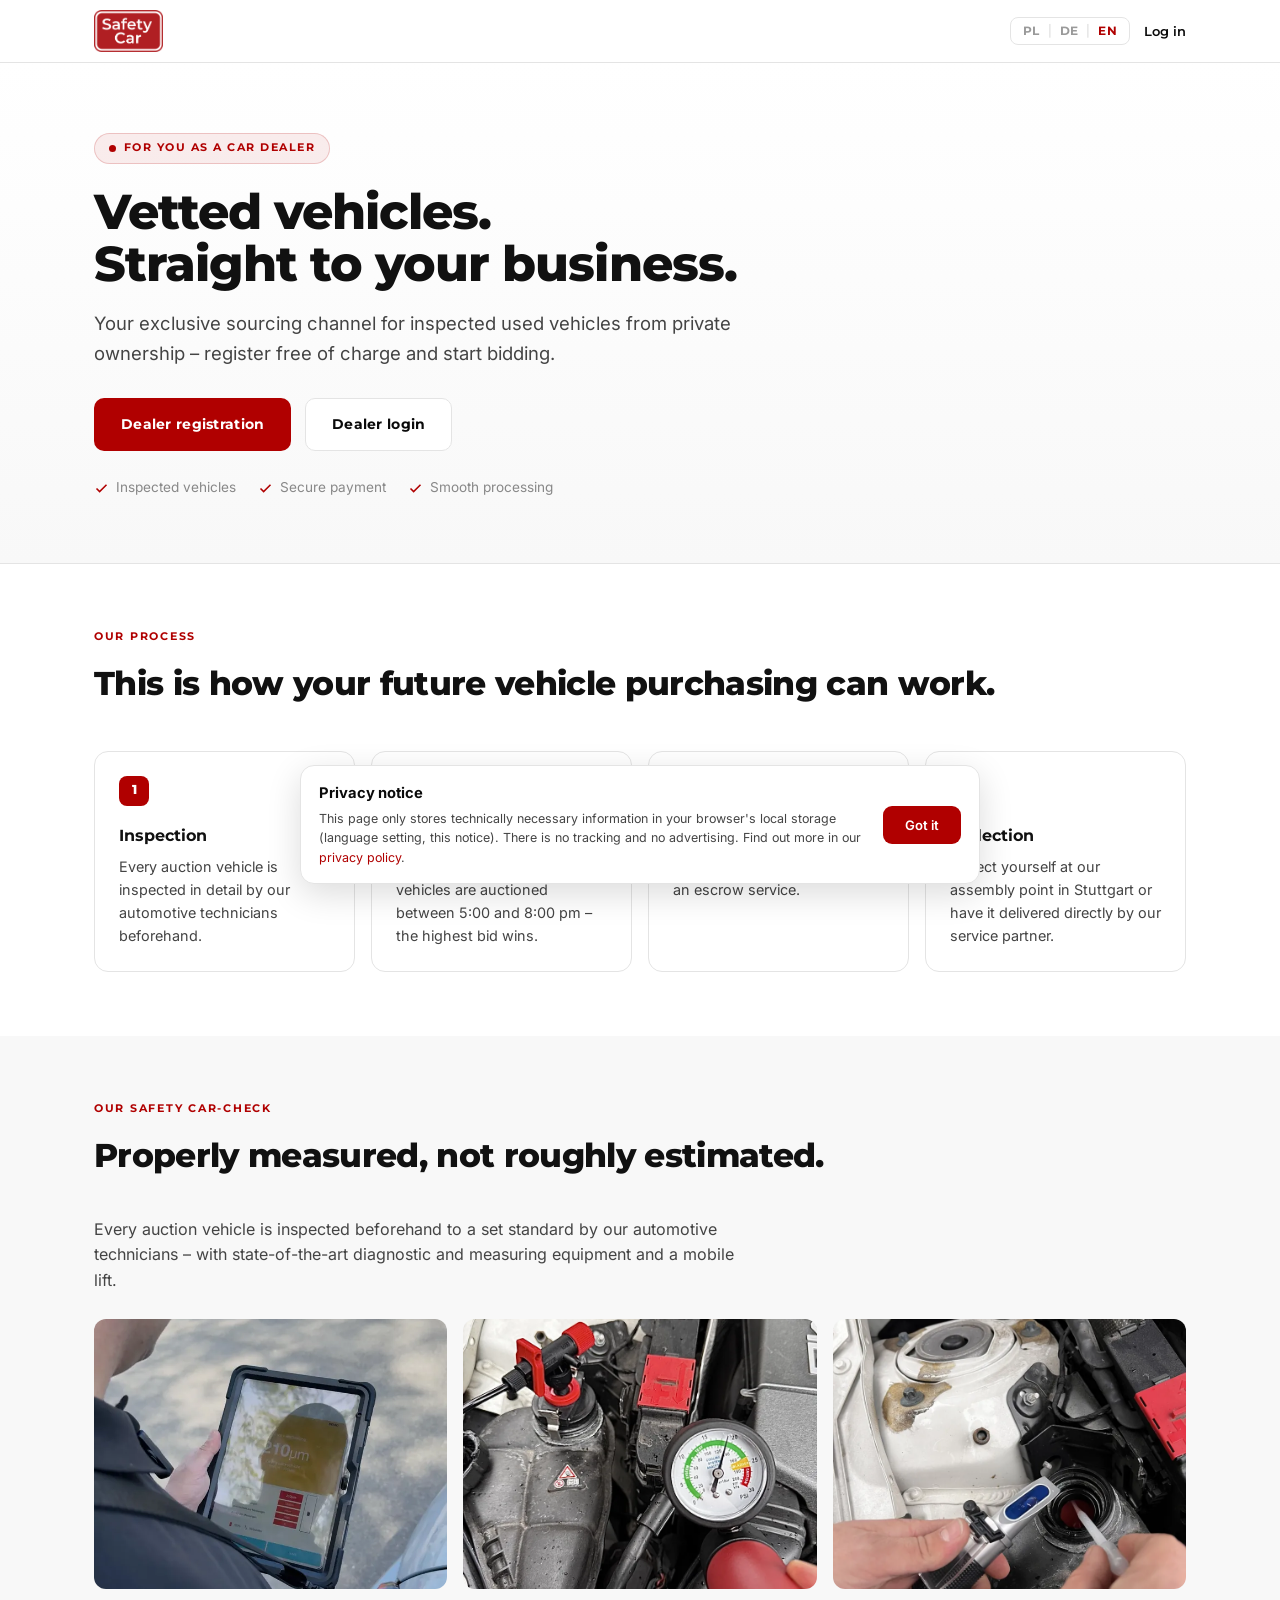
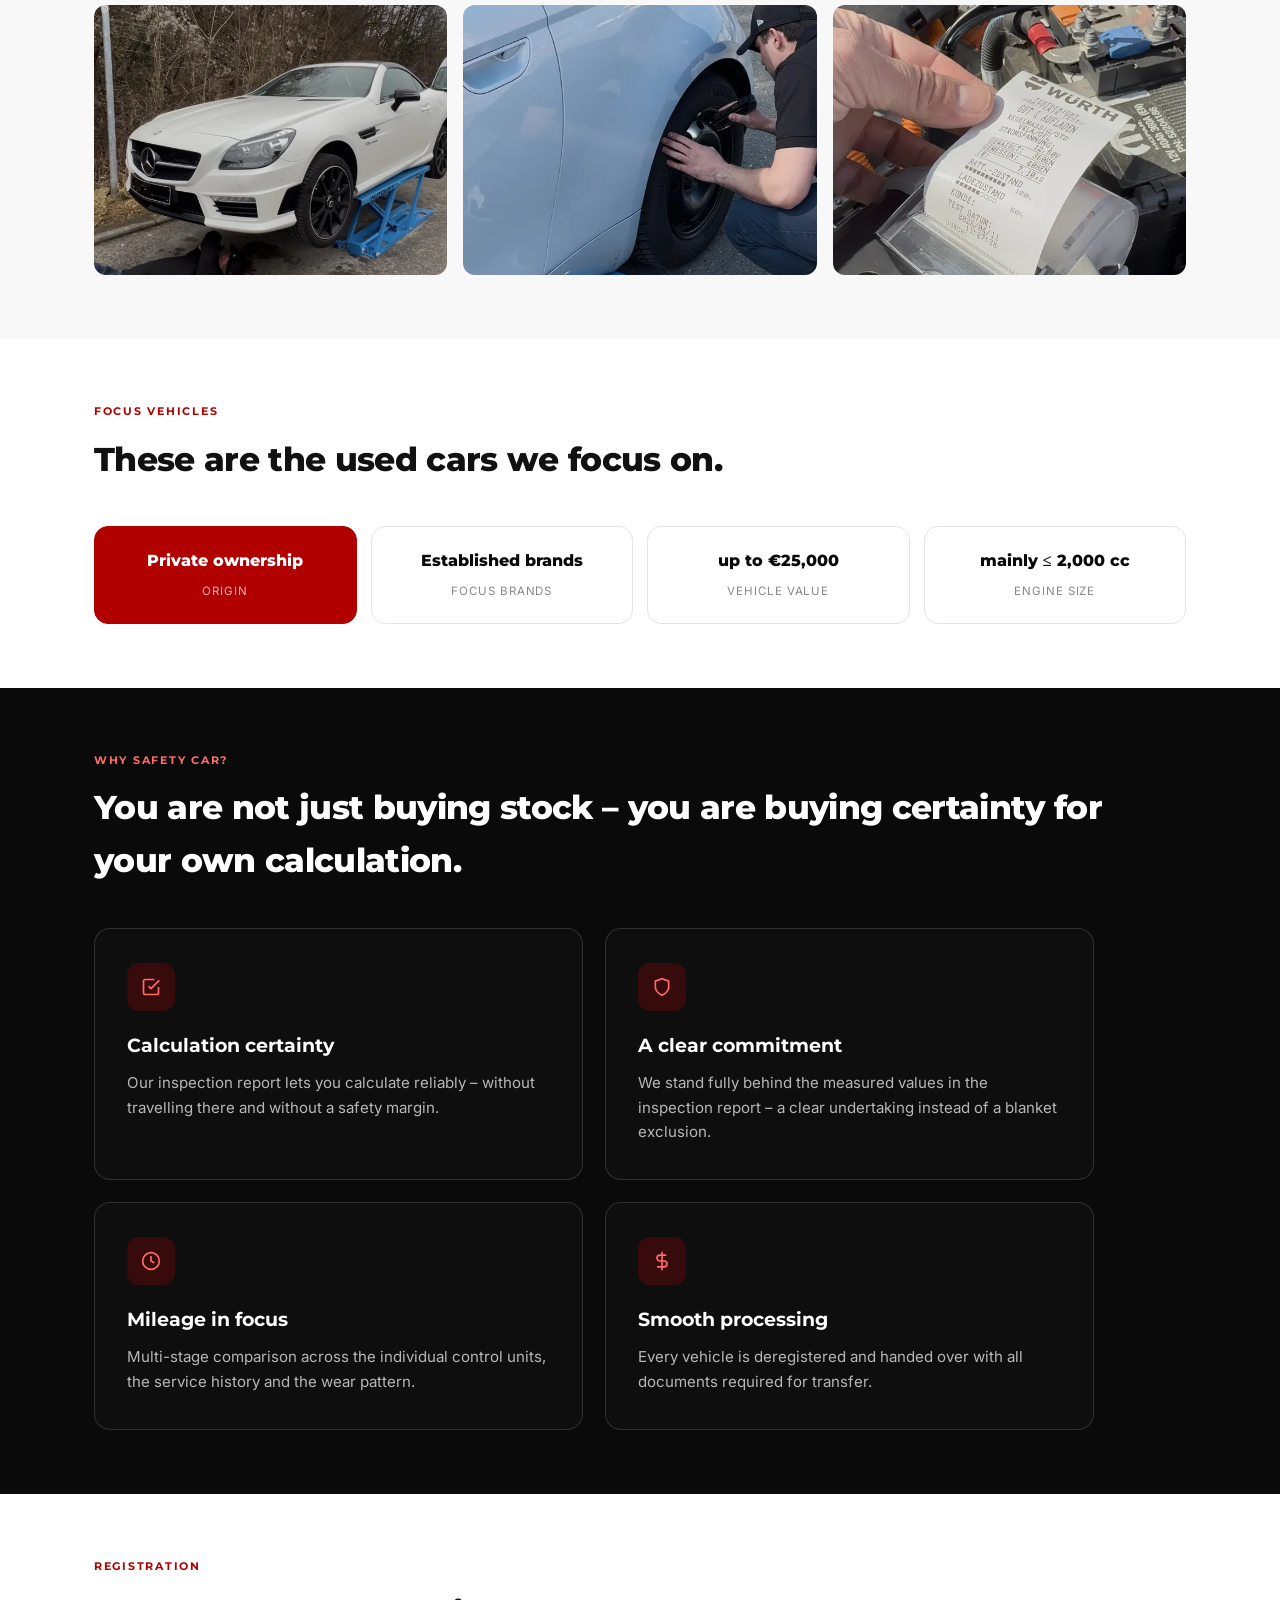
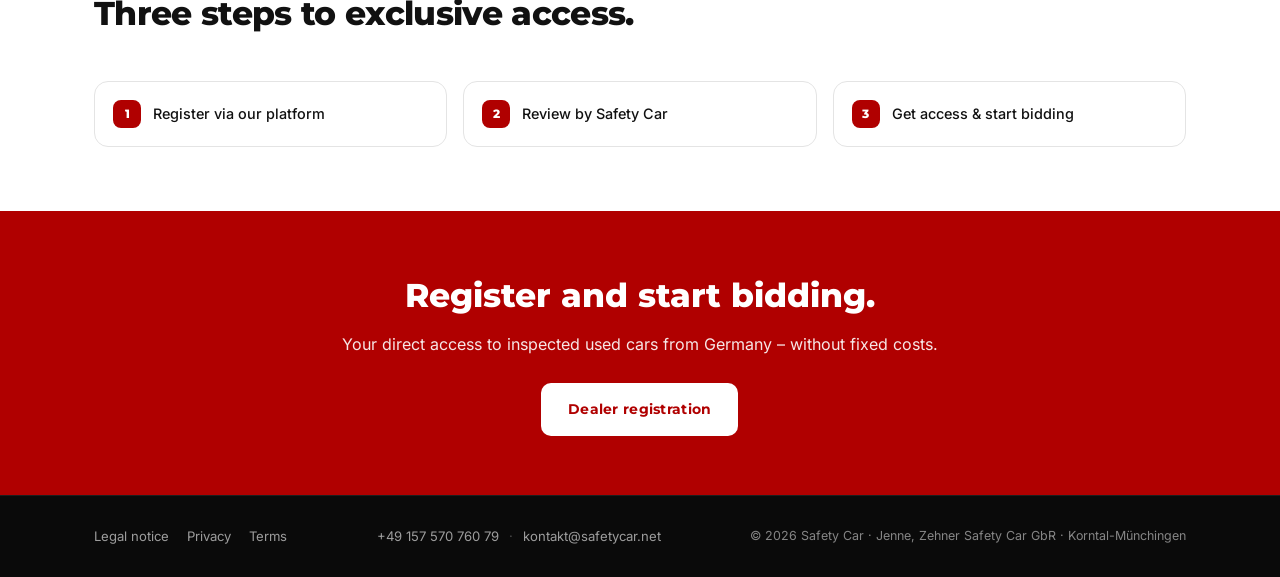
==== commit c3f28910: "Add files via upload" ====
--- a/index.html
+++ b/index.html
@@ -162,6 +162,27 @@
 .ck-ok{flex:none;background:var(--red);color:#fff;border:none;border-radius:9px;padding:11px 22px;font-size:.82rem;font-weight:600;cursor:pointer;font-family:inherit}
 .ck-ok:hover{background:var(--red-h,#C80000)}
 @media(max-width:560px){.ck-in{flex-direction:column;align-items:stretch;gap:12px}.ck-ok{width:100%}}
+
+/* ── Einheitliche Haptik: Karten heben sich beim Darueberfahren leicht an ── */
+.step,.chip,.reg{transition:transform .35s ease,border-color .35s ease,box-shadow .35s ease}
+.step:hover,.chip:hover,.reg:hover{transform:translateY(-4px);border-color:#d9d9d9;box-shadow:0 10px 26px rgba(0,0,0,.07)}
+.step .n{transition:transform .35s ease}
+.step:hover .n{transform:scale(1.08)}
+.chip.hl:hover{border-color:var(--red-h,#C80000);box-shadow:0 10px 26px rgba(176,0,0,.22)}
+.reg .rn{transition:transform .35s ease}
+.reg:hover .rn{transform:scale(1.08)}
+.btn{will-change:transform}
+.btn:hover{transform:translateY(-2px)}
+.btn:active{transform:translateY(0) scale(.985)}
+.btn-red:hover{background:var(--red-h,#C80000)}
+.btn-ghost:hover{border-color:#cfcfcf}
+.lang button{transition:color .2s ease,background-color .2s ease}
+.foot-links a,.foot-contact a{transition:color .2s ease}
+@media(prefers-reduced-motion:reduce){
+  .step,.chip,.reg,.btn,.step .n,.reg .rn{transition:none}
+  .step:hover,.chip:hover,.reg:hover,.btn:hover,.btn:active{transform:none}
+  .step:hover .n,.reg:hover .rn{transform:none}
+}
 </style>
 </head>
 <body>
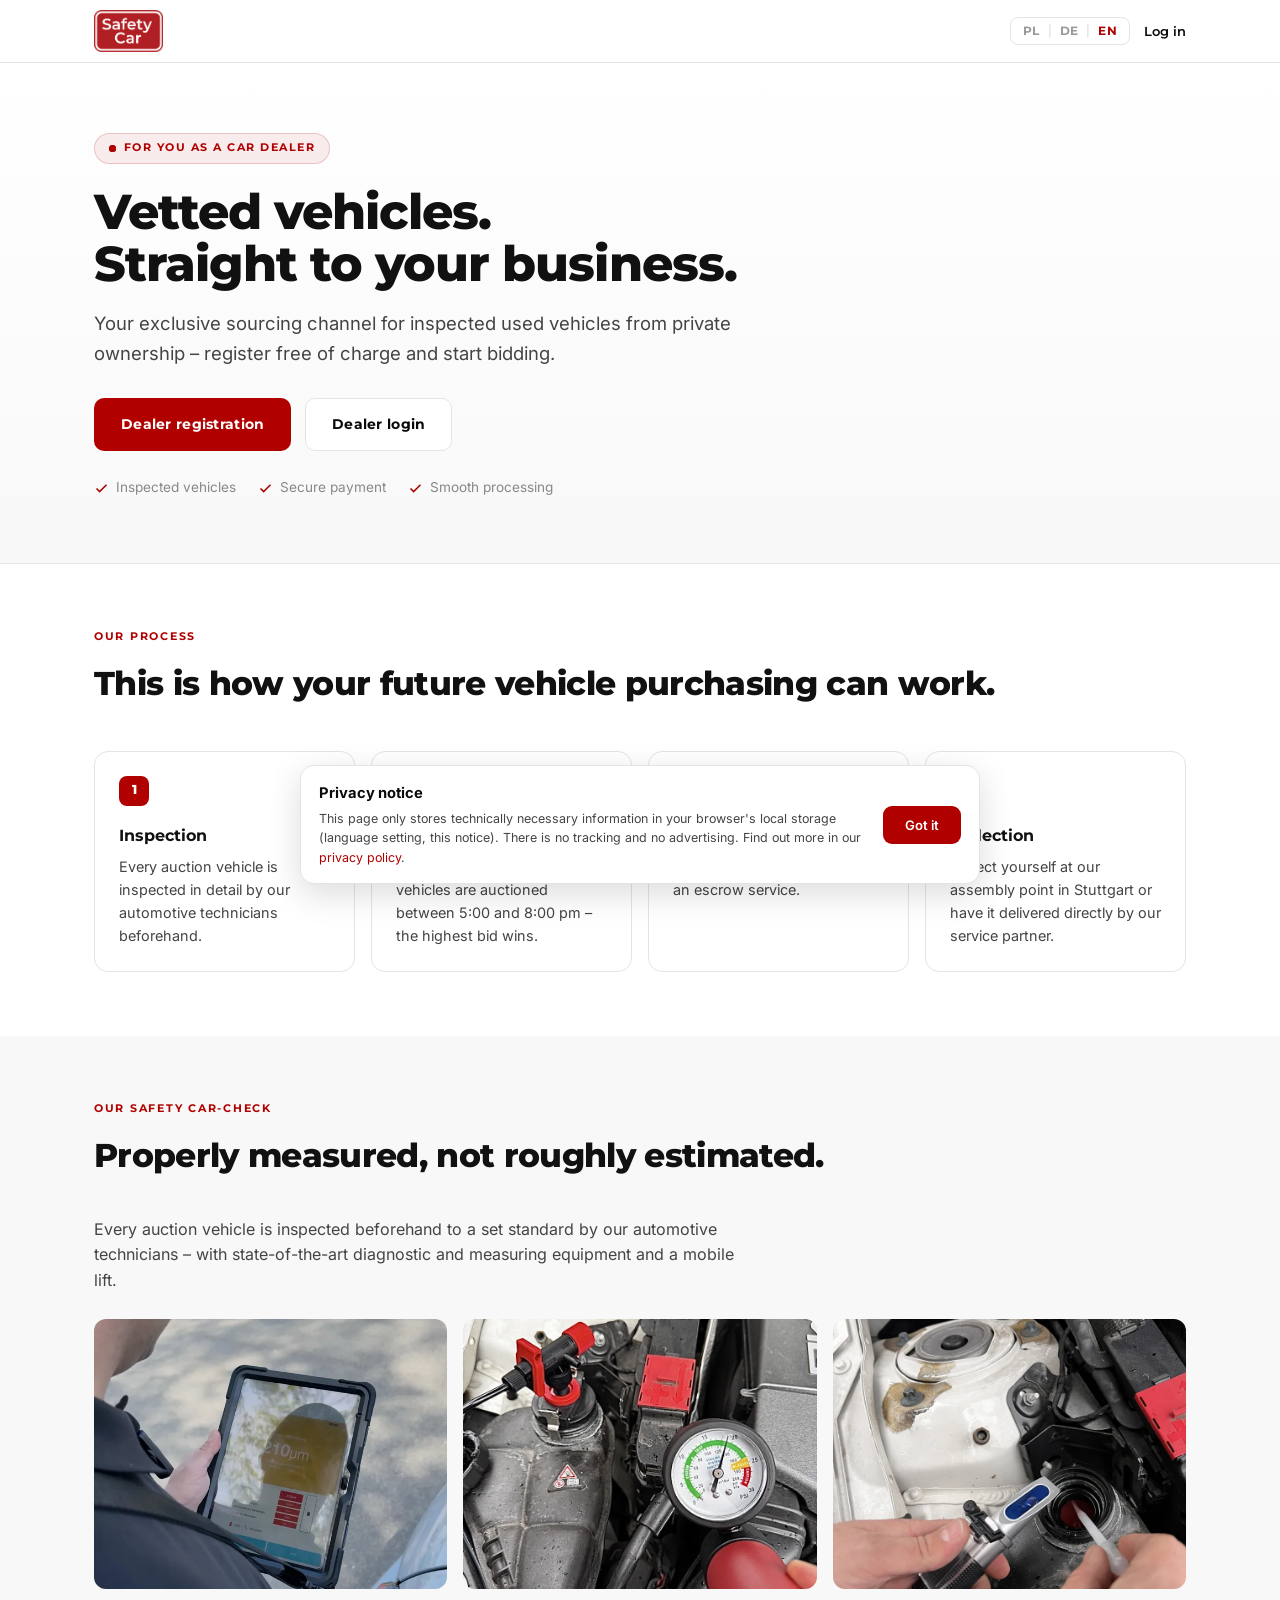
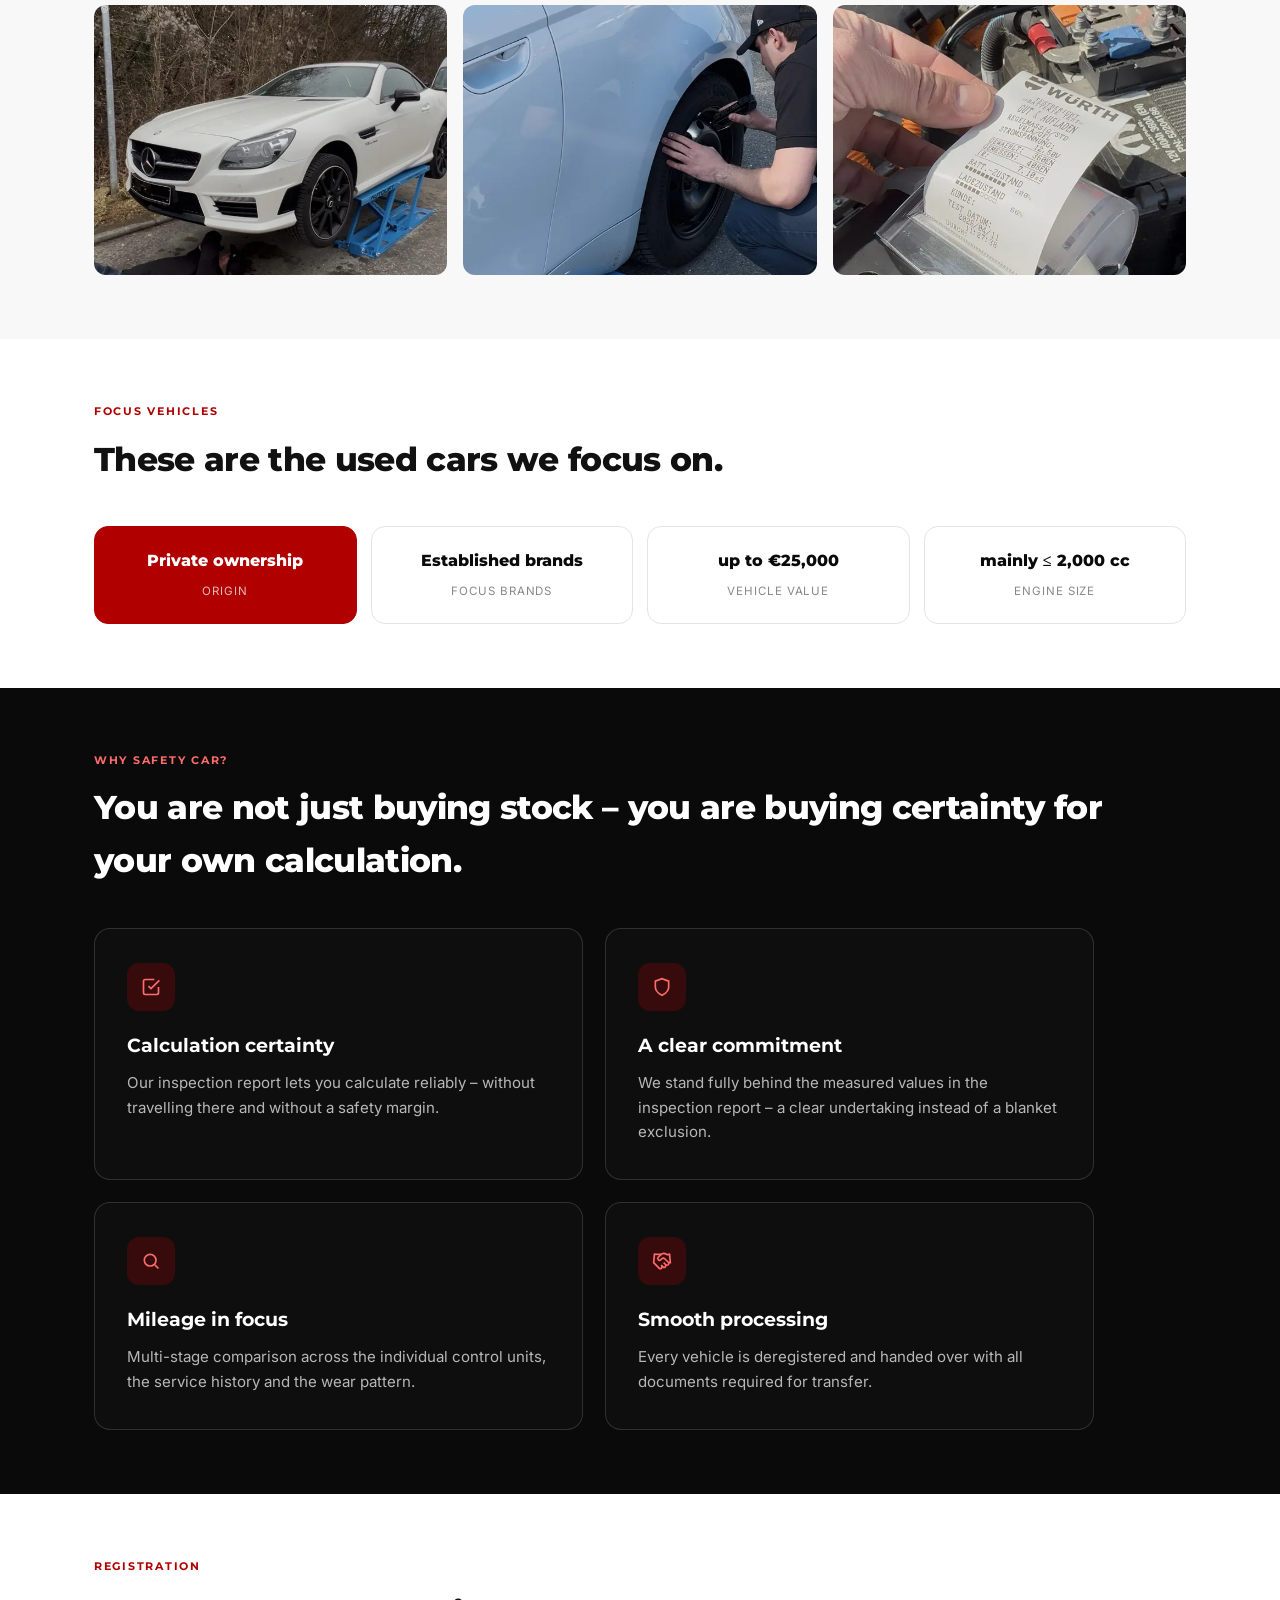
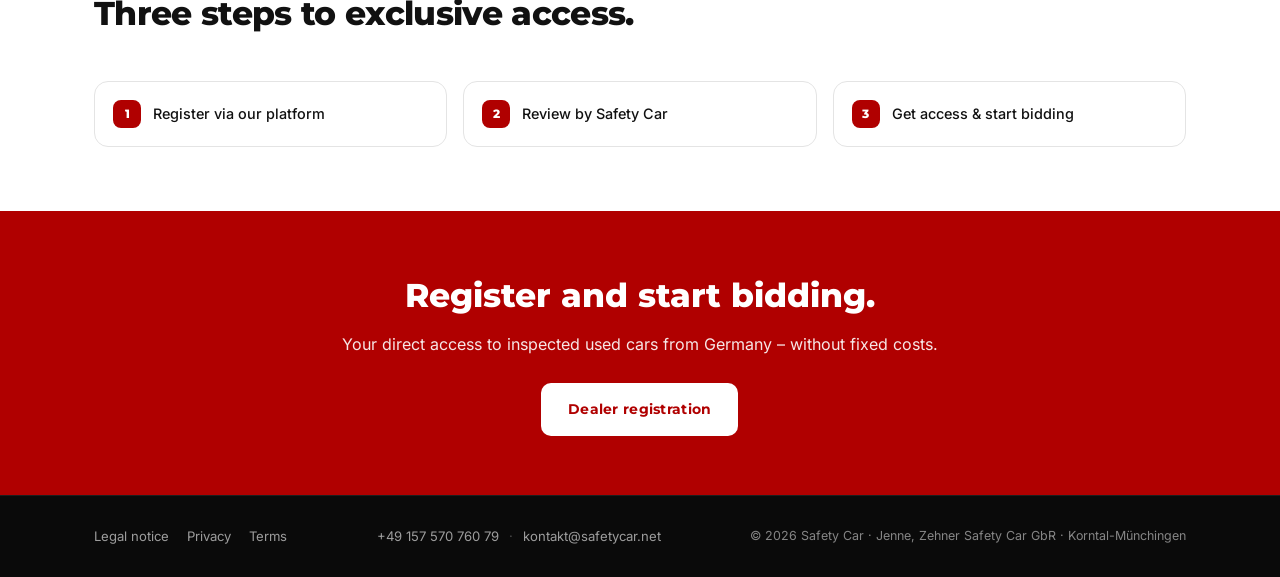
==== commit f7a068cf: "Add files via upload" ====
--- a/index.html
+++ b/index.html
@@ -4,6 +4,7 @@
 <meta charset="UTF-8"/>
 <meta name="viewport" content="width=device-width, initial-scale=1, viewport-fit=cover"/>
 <title>Safety Car – Auktion für Fahrzeughändler</title>
+
 
   <!-- Symbole (Browser-Tab, Lesezeichen, Startbildschirm) -->
   <link rel="icon" href="favicon.svg" type="image/svg+xml" />
@@ -59,7 +60,10 @@
 /* ---- Hero ---- */
 .hero{background:linear-gradient(180deg,#fff 0%,var(--off) 100%);border-bottom:1px solid var(--border);padding:70px 0 64px}
 .pill{display:inline-flex;align-items:center;gap:8px;font-family:'Montserrat';font-weight:700;font-size:.66rem;letter-spacing:.14em;text-transform:uppercase;color:var(--red);background:var(--red-bg,rgba(176,0,0,.07));border:1px solid rgba(176,0,0,.18);padding:6px 14px;border-radius:100px;margin-bottom:22px}
-.pill .dot{width:7px;height:7px;border-radius:50%;background:var(--red)}
+.pill .dot{width:7px;height:7px;border-radius:50%;background:var(--red);position:relative;flex:none}
+.pill .dot::after{content:"";position:absolute;left:50%;top:50%;width:7px;height:7px;margin:-3.5px 0 0 -3.5px;border-radius:50%;background:var(--red);animation:sc-puls 2.4s cubic-bezier(.25,.6,.3,1) infinite}
+@keyframes sc-puls{0%{transform:scale(1);opacity:.5}70%{transform:scale(3.2);opacity:0}100%{transform:scale(3.2);opacity:0}}
+@media(prefers-reduced-motion:reduce){.pill .dot::after{animation:none}}
 .hero h1{font-weight:800;font-size:clamp(1.9rem,4.4vw,3.05rem);line-height:1.06;letter-spacing:-.02em;margin-bottom:20px;text-wrap:balance}
 .hero p.sub{font-size:clamp(1rem,1.6vw,1.15rem);color:var(--mid);max-width:730px;margin-bottom:30px}
 .hero-cta{display:flex;gap:14px;flex-wrap:wrap;margin-bottom:26px}
@@ -264,8 +268,8 @@
   <div class="tcards">
     <div class="tcard"><div class="ic"><svg width="20" height="20" viewBox="0 0 24 24"><path d="M9 11l3 3L22 4"/><path d="M21 12v7a2 2 0 01-2 2H5a2 2 0 01-2-2V5a2 2 0 012-2h11"/></svg></div><h3 data-i18n="t1t">Kalkulationssicherheit</h3><p data-i18n="t1d">Auf Basis unseres Pr&uuml;fprotokolls k&ouml;nnen Sie zuverl&auml;ssig kalkulieren &ndash; ohne Anreise und ohne Sicherheitsabschlag.</p></div>
     <div class="tcard"><div class="ic"><svg width="20" height="20" viewBox="0 0 24 24"><path d="M12 22s8-4 8-10V5l-8-3-8 3v7c0 6 8 10 8 10z"/></svg></div><h3 data-i18n="t2t">Klares Commitment</h3><p data-i18n="t2d">F&uuml;r die Messwerte des Pr&uuml;fprotokolls stehen wir zu 100 % ein &ndash; klare Zusage statt pauschalem Ausschluss.</p></div>
-    <div class="tcard"><div class="ic"><svg width="20" height="20" viewBox="0 0 24 24"><circle cx="12" cy="12" r="10"/><polyline points="12 6 12 12 16 14"/></svg></div><h3 data-i18n="t3t">Laufleistung im Fokus</h3><p data-i18n="t3d">Mehrstufiger Abgleich &uuml;ber die einzelnen Steuerger&auml;te, die Historie und das Verschlei&szlig;bild.</p></div>
-    <div class="tcard"><div class="ic"><svg width="20" height="20" viewBox="0 0 24 24"><path d="M12 1v22"/><path d="M17 5H9.5a3.5 3.5 0 000 7h5a3.5 3.5 0 010 7H6"/></svg></div><h3 data-i18n="t4t">Reibungslose Abwicklung</h3><p data-i18n="t4d">Jedes Fahrzeug wird abgemeldet und mit allen notwendigen &Uuml;berf&uuml;hrungsdokumenten &uuml;bergeben.</p></div>
+    <div class="tcard"><div class="ic"><svg width="20" height="20" viewBox="0 0 24 24"><circle cx="11" cy="11" r="7"/><path d="M21 21l-4.35-4.35"/></svg></div><h3 data-i18n="t3t">Laufleistung im Fokus</h3><p data-i18n="t3d">Mehrstufiger Abgleich &uuml;ber die einzelnen Steuerger&auml;te, die Historie und das Verschlei&szlig;bild.</p></div>
+    <div class="tcard"><div class="ic"><svg width="20" height="20" viewBox="0 0 24 24"><path d="M11 17l2 2a1 1 0 0 0 3-3"/><path d="M14 14l2.5 2.5a1 1 0 0 0 3-3l-3.88-3.88a3 3 0 0 0-4.24 0l-.88.88a1 1 0 1 1-3-3l2.81-2.81a5.79 5.79 0 0 1 7.06-.87l.47.28a2 2 0 0 0 1.42.25L21 4"/><path d="M21 3l1 11h-2"/><path d="M3 3L2 14l6.5 6.5a1 1 0 0 0 3-3"/><path d="M3 4h8"/></svg></div><h3 data-i18n="t4t">Reibungslose Abwicklung</h3><p data-i18n="t4d">Jedes Fahrzeug wird abgemeldet und mit allen notwendigen &Uuml;berf&uuml;hrungsdokumenten &uuml;bergeben.</p></div>
   </div>
 </div></section>
 
